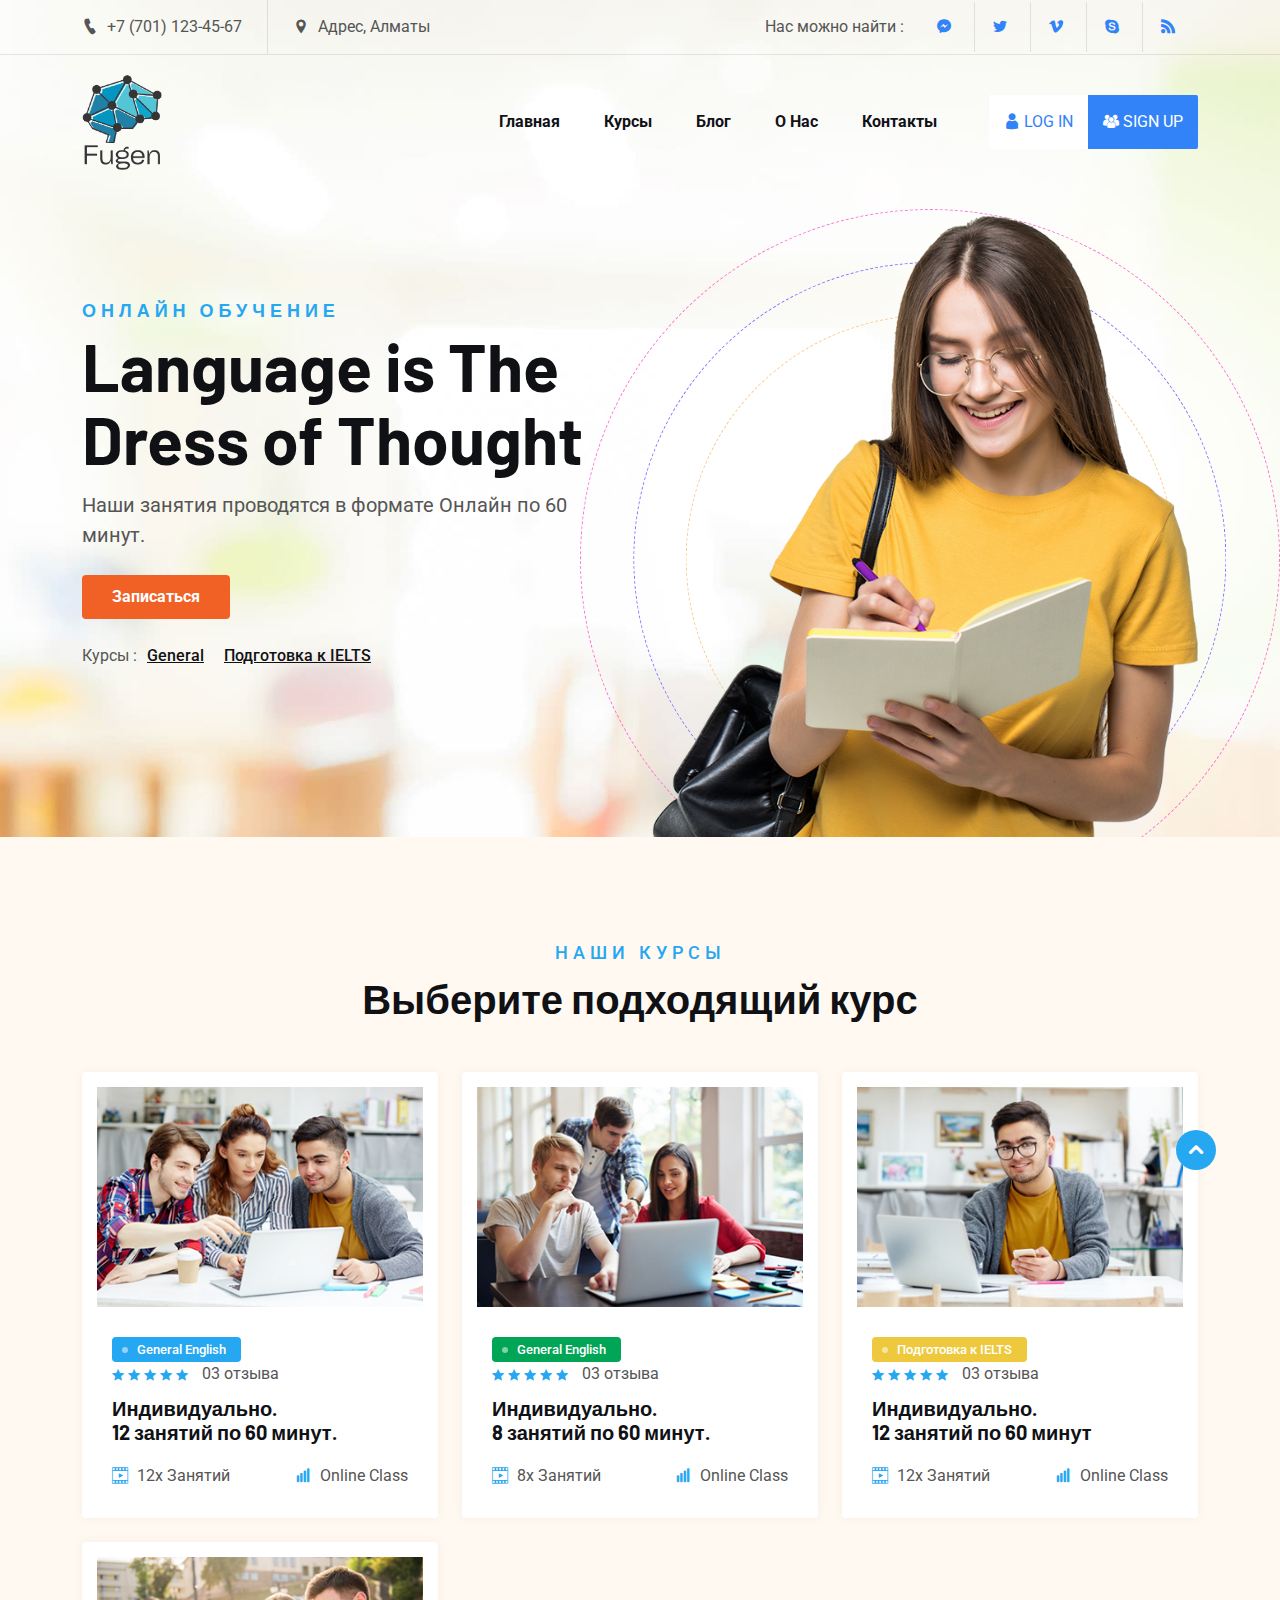
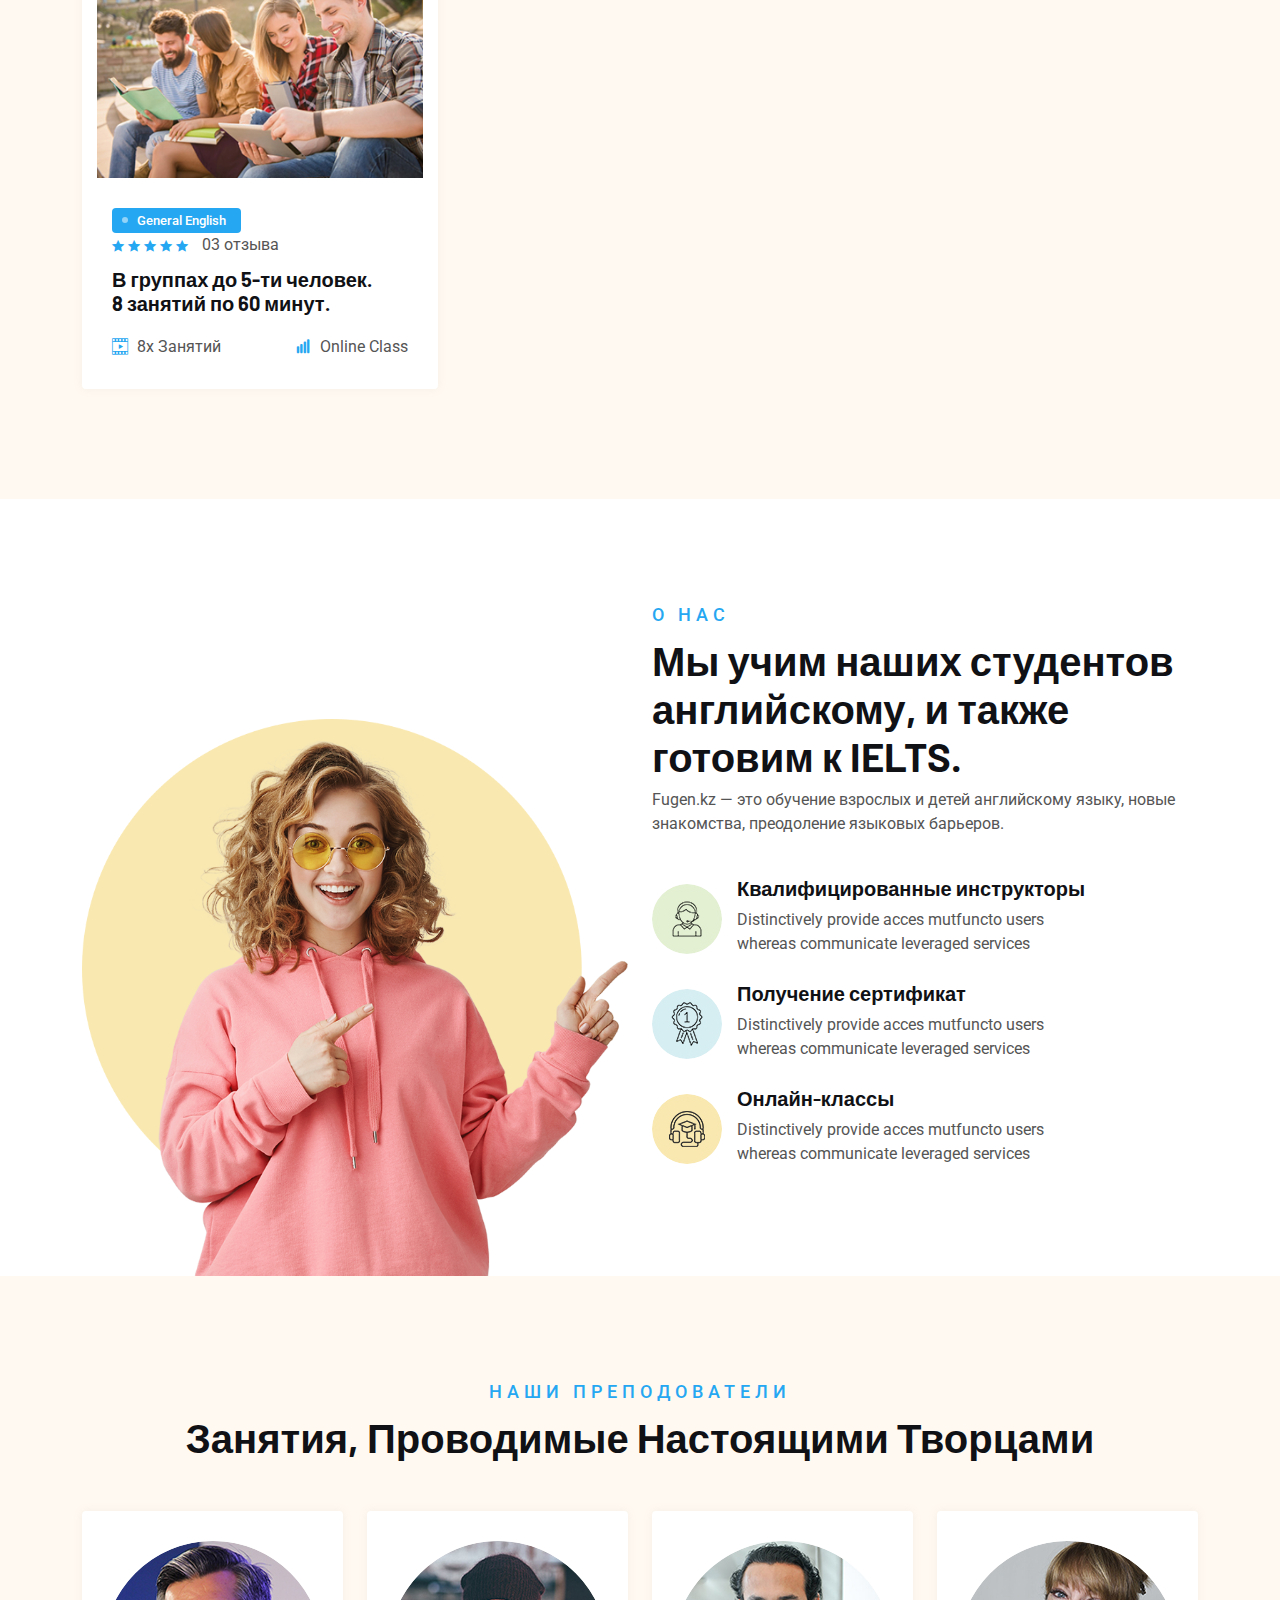
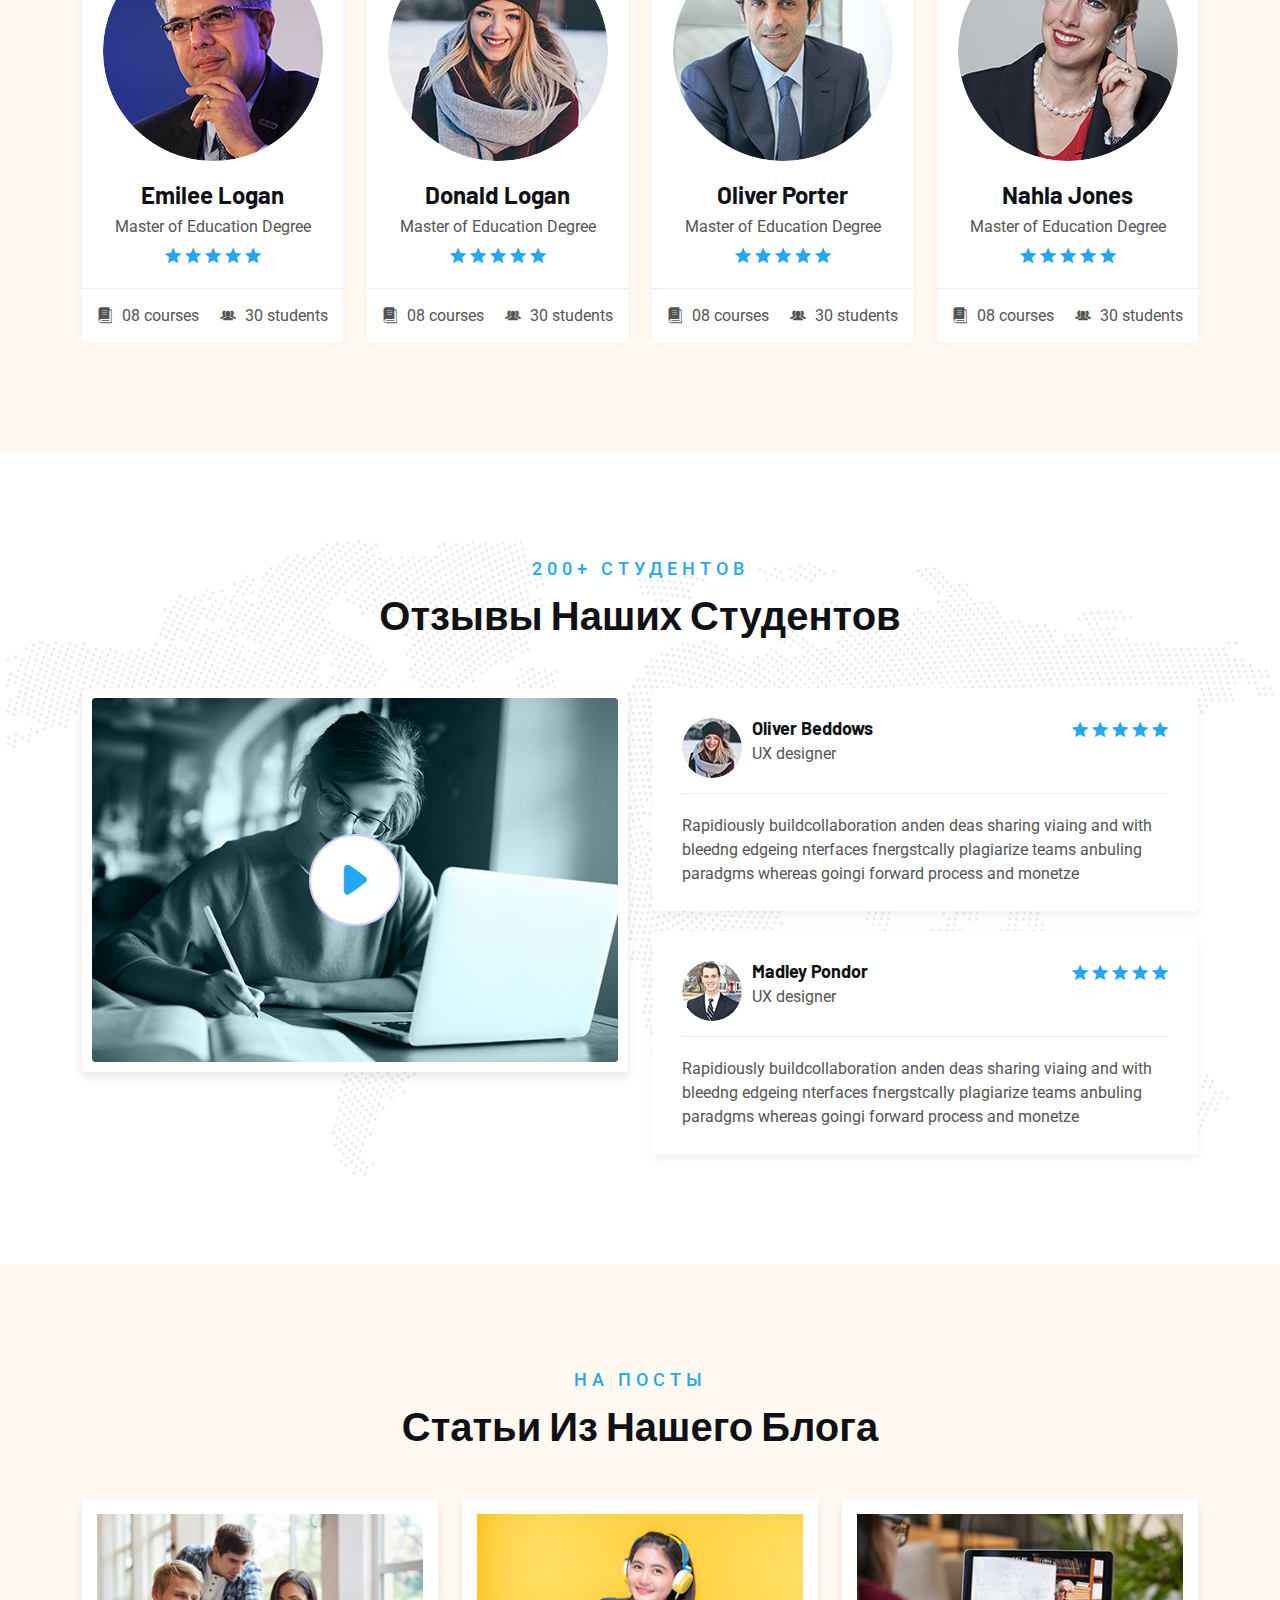
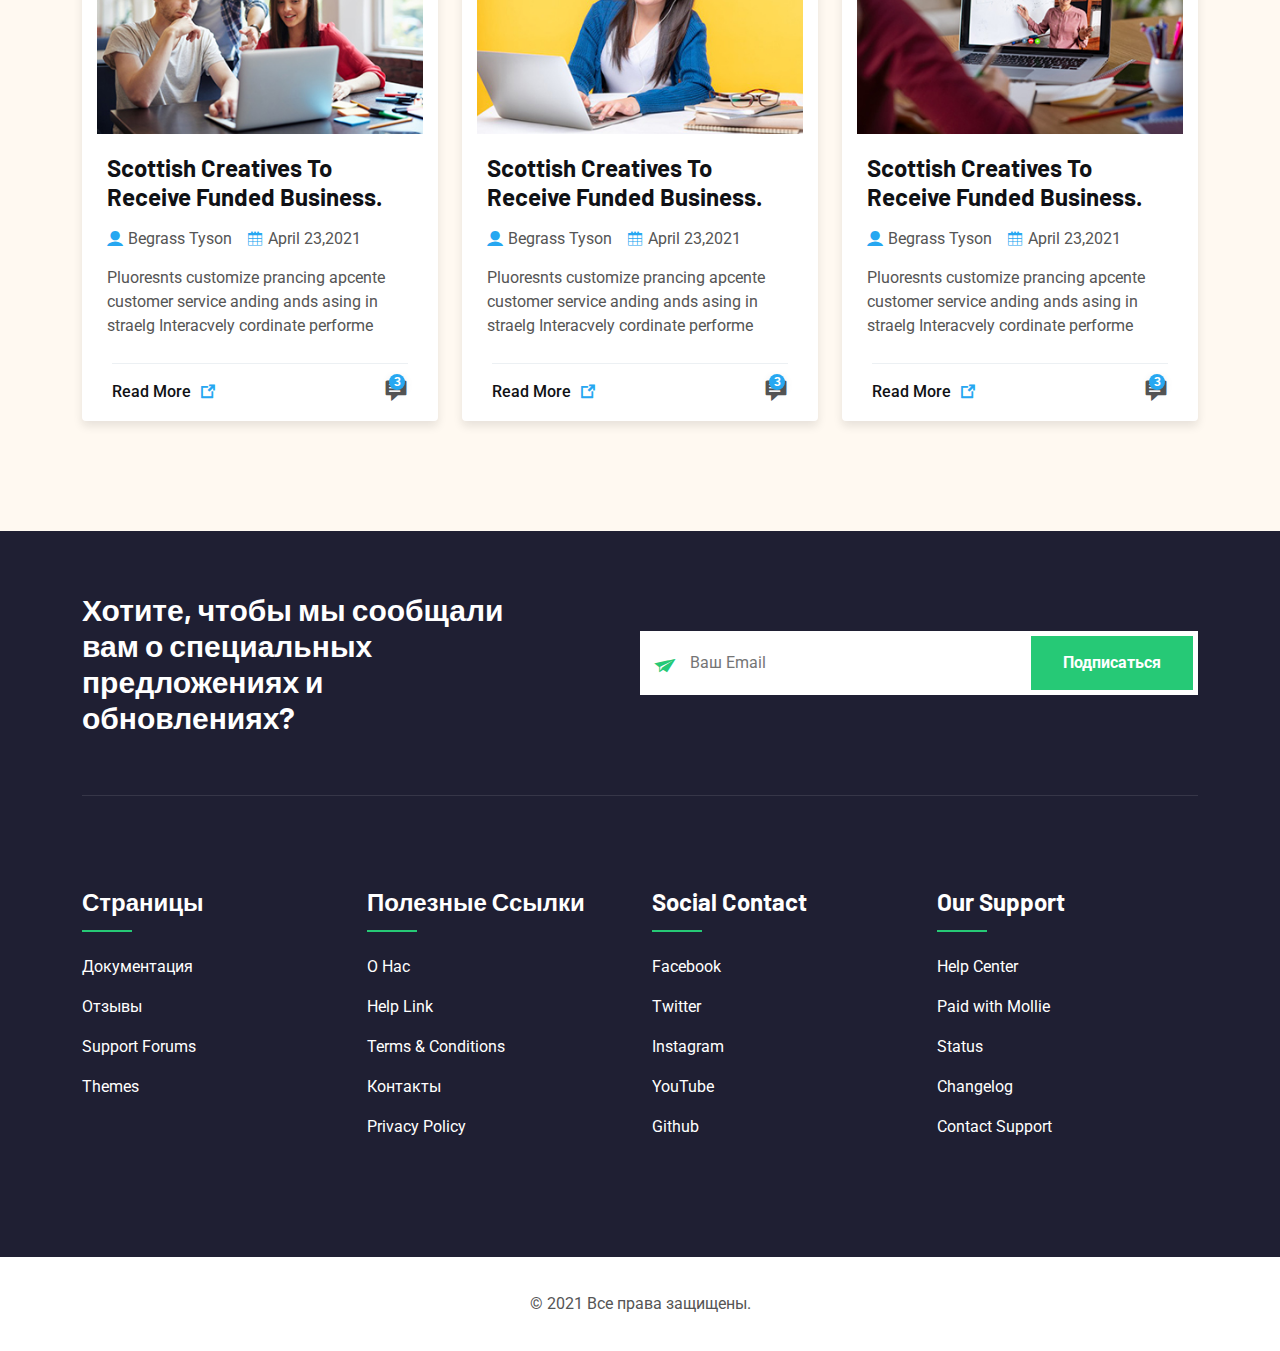
==== index.html @ 06af1abb "first commit" ====
<!DOCTYPE html>
<html lang="en">

<head>
    <meta charset="UTF-8">
    <meta http-equiv="X-UA-Compatible" content="IE=edge">
    <meta name="viewport" content="width=device-width, initial-scale=1.0">
    <title>Fugen - онлайн обучение</title>
    <link rel="shortcut icon" href="assets/images/FugenBrain-removebg-preview.png" type="image/x-icon">

    <link rel="stylesheet" href="assets/css/animate.css">
    <link rel="stylesheet" href="assets/css/bootstrap.min.css">
    <link rel="stylesheet" href="assets/css/icofont.min.css">
    <link rel="stylesheet" href="assets/css/swiper.min.css">
    <link rel="stylesheet" href="assets/css/lightcase.css">
    <link rel="stylesheet" href="assets/css/style.css">
</head>

<body>

    <!-- preloader start here -->
    <div class="preloader">
        <div class="preloader-inner">
            <div class="preloader-icon">
                <span></span>
                <span></span>
            </div>
        </div>
    </div>
    <!-- preloader ending here -->


    <!-- scrollToTop start here -->
    <a href="#" class="scrollToTop"><i class="icofont-rounded-up"></i></a>
    <!-- scrollToTop ending here -->

    
    <!-- header section start here -->
    <header class="header-section style-7">
        <div class="header-top">
            <div class="container">
                <div class="header-top-area">
                    <ul class="lab-ul left">
                        <li>
                            <i class="icofont-ui-call"></i> <span>+7 (701) 123-45-67</span>
                        </li>
                        <li>
                            <i class="icofont-location-pin"></i> Адрес, Алматы
                        </li>
                        
                    </ul>
                    <ul class="lab-ul social-icons d-flex align-items-center">
                        <li>
                            <p>Нас можно найти : </p>
                        </li>
                        <li><a href="#" class="fb"><i class="icofont-facebook-messenger"></i></a></li>
                        <li><a href="#" class="twitter"><i class="icofont-twitter"></i></a></li>
                        <li><a href="#" class="vimeo"><i class="icofont-vimeo"></i></a></li>
                        <li><a href="#" class="skype"><i class="icofont-skype"></i></a></li>
                        <li><a href="#" class="rss"><i class="icofont-rss-feed"></i></a></li>
                    </ul>
                </div>
            </div>
        </div>
        <div class="header-bottom">
            <div class="container">
                <div class="header-wrapper">
                    <div class="logo">
                        <a href="index.html"><img style="width: 80px;" src="assets/images/logo/Fugen-removebg-preview.png" alt="logo"></a>   
                    </div>
                    <div class="menu-area">
                        <div class="menu">
                            <ul class="lab-ul">
                                <li>
                                    <a href="/">Главная</a>
                                </li>

                                <li>
                                    <a href="course.html">Курсы</a>
                                </li>
                                <li>
                                    <a href="blog.html">Блог</a>
                                </li>
                                <li>
                                    <a href="about.html">О Нас</a>
                                </li>
                                <li><a href="contact.html">Контакты</a></li>
                            </ul>
                        </div>

                        <a href="login.html" class="login"><i class="icofont-user"></i> <span>LOG IN</span> </a>
                        <a href="signup.html" class="signup"><i class="icofont-users"></i> <span>SIGN UP</span> </a>

                        <!-- toggle icons -->
                        <div class="header-bar d-lg-none">
                            <span></span>
                            <span></span>
                            <span></span>
                        </div>
                        <div class="ellepsis-bar d-lg-none">
                            <i class="icofont-info-square"></i>
                        </div>
                    </div>
                </div>
            </div>
        </div>
    </header>
    <!-- header section ending here -->


    


    <!-- banner section start here -->
    <section class="banner-section style-1">
        <div class="container">
            <div class="section-wrapper">
                <div class="row align-items-center">
                    <div class="col-xxl-5 col-xl-6 col-lg-10">
                        <div class="banner-content">
                            <h6 class="subtitle text-uppercase fw-medium">Онлайн Обучение</h6>
                            <h2 class="title"><span class="d-lg-block">Language is The Dress of Thought</h2>
                            <p class="desc">Наши занятия проводятся в формате Онлайн по 60 минут.</p>
                            <a href="#" class="lab-btn"><span>Записаться</span></a>
                            <div class="banner-catagory d-flex flex-wrap">
                                <p>Курсы : </p>
                                <ul class="lab-ul d-flex flex-wrap">
                                    <li><a href="#">General</a></li>
                                    <li><a href="#">Подготовка к IELTS</a></li>
                                </ul>
                            </div>
                        </div>
                    </div>
                    <div class="col-xxl-7 col-xl-6">
                        <div class="banner-thumb">
                            <img src="assets/images/banner/01.png" alt="img">
                        </div>
                    </div>
                    
                </div>
            </div>
            
        </div>
        <div class="all-shapes">

            <div class="cbs-content-list d-none">
                <ul class="lab-ul">
                    <li class="ccl-shape shape-1"><a href="#">16M Students Happy</a></li>
                    <li class="ccl-shape shape-2"><a href="#">130K+ Total Courses</a></li>
                    <li class="ccl-shape shape-3"><a href="#">89% Successful Students</a></li>
                    <li class="ccl-shape shape-4"><a href="#">23M+ Learners</a></li>
                    <li class="ccl-shape shape-5"><a href="#">36+ Languages</a></li>
                </ul>
            </div>
        </div>
        
    </section>
    <!-- banner section ending here -->


    <!-- course section start here -->
    <div class="course-section padding-tb section-bg">
        <div class="container">
            <div class="section-header text-center">
                <span class="subtitle">Наши Курсы</span>
                <h2 class="title">Выберите подходящий курс</h2>
            </div>
            <div class="section-wrapper">
                <div class="row g-4  row-cols-xl-3 row-cols-md-2 row-cols-1">
                    <div class="col">
                        <div class="course-item">
                            <div class="course-inner">
                                <div class="course-thumb">
                                    <img src="assets/images/course/01.jpg" alt="course">
                                </div>
                                <div class="course-content">
                                    
                                    <div class="course-category">
                                        <div class="course-cate">
                                            <a href="#">General English</a>
                                        </div>
                                        <div class="course-reiew">
                                            <span class="ratting">
                                                <i class="icofont-ui-rating"></i>
                                                <i class="icofont-ui-rating"></i>
                                                <i class="icofont-ui-rating"></i>
                                                <i class="icofont-ui-rating"></i>
                                                <i class="icofont-ui-rating"></i>
                                            </span>
                                            <span class="ratting-count">
                                                03 отзыва
                                            </span>
                                        </div>
                                    </div>
                                    <a href="course-single.html">
                                        <h5>Индивидуально.<br> 12 занятий по 60 минут.</h5>
                                    </a>
                                    <div class="course-details">
                                        <div class="couse-count"><i class="icofont-video-alt"></i> 12x Занятий</div>
                                        <div class="couse-topic"><i class="icofont-signal"></i> Online Class</div>
                                    </div>
                                </div>
                            </div>
                        </div>
                    </div>
                    <div class="col">
                        <div class="course-item">
                            <div class="course-inner">
                                <div class="course-thumb">
                                    <img src="assets/images/course/02.jpg" alt="course">
                                </div>
                                <div class="course-content">
                                    
                                    <div class="course-category">
                                        <div class="course-cate">
                                            <a href="#">General English</a>
                                        </div>
                                        <div class="course-reiew">
                                            <span class="ratting">
                                                <i class="icofont-ui-rating"></i>
                                                <i class="icofont-ui-rating"></i>
                                                <i class="icofont-ui-rating"></i>
                                                <i class="icofont-ui-rating"></i>
                                                <i class="icofont-ui-rating"></i>
                                            </span>
                                            <span class="ratting-count">
                                                03 отзыва
                                            </span>
                                        </div>
                                    </div>
                                    <a href="course-single.html">
                                        <h5>Индивидуально.<br>8 занятий по 60 минут.</h5>
                                    </a>
                                    <div class="course-details">
                                        <div class="couse-count"><i class="icofont-video-alt"></i> 8x Занятий</div>
                                        <div class="couse-topic"><i class="icofont-signal"></i> Online Class</div>
                                    </div>
                                </div>
                            </div>
                        </div>
                    </div>
                    <div class="col">
                        <div class="course-item">
                            <div class="course-inner">
                                <div class="course-thumb">
                                    <img src="assets/images/course/03.jpg" alt="course">
                                </div>
                                <div class="course-content">
                                    
                                    <div class="course-category">
                                        <div class="course-cate">
                                            <a href="#">Подготовка к IELTS</a>
                                        </div>
                                        <div class="course-reiew">
                                            <span class="ratting">
                                                <i class="icofont-ui-rating"></i>
                                                <i class="icofont-ui-rating"></i>
                                                <i class="icofont-ui-rating"></i>
                                                <i class="icofont-ui-rating"></i>
                                                <i class="icofont-ui-rating"></i>
                                            </span>
                                            <span class="ratting-count">
                                                03 отзыва
                                            </span>
                                        </div>
                                    </div>
                                    <a href="course-single.html">
                                        <h5>Индивидуально.<br>12 занятий по 60 минут</h5>
                                    </a>
                                    <div class="course-details">
                                        <div class="couse-count"><i class="icofont-video-alt"></i> 12x Занятий</div>
                                        <div class="couse-topic"><i class="icofont-signal"></i> Online Class</div>
                                    </div>
                                </div>
                            </div>
                        </div>
                    </div>
                    <div class="col-md">
                        <div class="course-item">
                            <div class="course-inner">
                                <div class="course-thumb">
                                    <img src="assets/images/course/04.jpg" alt="course">
                                </div>
                                <div class="course-content">
                                    
                                    <div class="course-category">
                                        <div class="course-cate">
                                            <a href="#">General English</a>
                                        </div>
                                        <div class="course-reiew">
                                            <span class="ratting">
                                                <i class="icofont-ui-rating"></i>
                                                <i class="icofont-ui-rating"></i>
                                                <i class="icofont-ui-rating"></i>
                                                <i class="icofont-ui-rating"></i>
                                                <i class="icofont-ui-rating"></i>
                                            </span>
                                            <span class="ratting-count">
                                                03 отзыва
                                            </span>
                                        </div>
                                    </div>
                                    <a href="course-single.html">
                                        <h5>В группах до 5-ти человек.<br>8 занятий по 60 минут.</h5>
                                    </a>
                                    <div class="course-details">
                                        <div class="couse-count"><i class="icofont-video-alt"></i> 8x Занятий</div>
                                        <div class="couse-topic"><i class="icofont-signal"></i> Online Class</div>
                                    </div>
                                </div>
                            </div>
                        </div>
                    </div>
                </div>
            </div>
        </div>
    </div>
    <!-- course section ending here -->


    


    <!-- abouts section start here -->
    <div class="about-section">
        <div class="container">
            <div class="row justify-content-center row-cols-xl-2 row-cols-1 align-items-end flex-row-reverse">
                <div class="col">
                    <div class="about-right padding-tb">
                        <div class="section-header">
                            <span class="subtitle">О НАС</span>
                            <h2 class="title">Мы учим наших студентов английскому, и также готовим к IELTS.</h2>
                            <p>Fugen.kz — это обучение взрослых и детей английскому языку, новые знакомства, преодоление языковых барьеров.</p>
                        </div>
                        <div class="section-wrapper">
                            <ul class="lab-ul">
                                <li>
                                    <div class="sr-left">
                                        <img src="assets/images/about/icon/01.jpg" alt="about icon">
                                    </div>
                                    <div class="sr-right">
                                        <h5>Квалифицированные инструкторы</h5>
                                        <p>Distinctively provide acces mutfuncto users whereas communicate leveraged services</p>
                                    </div>
                                </li>
                                <li>
                                    <div class="sr-left">
                                        <img src="assets/images/about/icon/02.jpg" alt="about icon">
                                    </div>
                                    <div class="sr-right">
                                        <h5>Получение сертификат</h5>
                                        <p>Distinctively provide acces mutfuncto users whereas communicate leveraged services</p>
                                    </div>
                                </li>
                                <li>
                                    <div class="sr-left">
                                        <img src="assets/images/about/icon/03.jpg" alt="about icon">
                                    </div>
                                    <div class="sr-right">
                                        <h5>Онлайн-классы</h5>
                                        <p>Distinctively provide acces mutfuncto users whereas communicate leveraged services</p>
                                    </div>
                                </li>
                            </ul>
                        </div>
                    </div>
                </div>
                <div class="col">
                    <div class="about-left">
                        <div class="about-thumb">
                            <img src="assets/images/about/01.png" alt="about">
                        </div>
                    </div>
                </div>
            </div>
        </div>
    </div>
    <!-- about section ending here -->


    <!-- Instructors Section Start Here -->
    <div class="instructor-section padding-tb section-bg">
        <div class="container">
            <div class="section-header text-center">
                <span class="subtitle">Наши Преподователи</span>
                <h2 class="title">Занятия, Проводимые Настоящими Творцами</h2>
            </div>
            <div class="section-wrapper">
                <div class="row g-4 justify-content-center row-cols-1 row-cols-sm-2 row-cols-lg-3 row-cols-xl-4">
                    <div class="col">
                        <div class="instructor-item">
                            <div class="instructor-inner">
                                <div class="instructor-thumb">
                                    <img src="assets/images/instructor/01.jpg" alt="instructor">
                                </div>
                                <div class="instructor-content">
                                    <a href="index.html">
                                        <h4>Emilee Logan</h4>
                                    </a>
                                    <p>Master of Education Degree</p>
                                    <span class="ratting">
                                        <i class="icofont-ui-rating"></i>
                                        <i class="icofont-ui-rating"></i>
                                        <i class="icofont-ui-rating"></i>
                                        <i class="icofont-ui-rating"></i>
                                        <i class="icofont-ui-rating"></i>
                                    </span>
                                </div>
                            </div>
                            <div class="instructor-footer">
                                <ul class="lab-ul d-flex flex-wrap justify-content-between align-items-center">
                                    <li><i class="icofont-book-alt"></i> 08 courses</li>
                                    <li><i class="icofont-users-alt-3"></i> 30 students</li>
                                </ul>
                            </div>
                        </div>
                    </div>
                    <div class="col">
                        <div class="instructor-item">
                            <div class="instructor-inner">
                                <div class="instructor-thumb">
                                    <img src="assets/images/instructor/02.jpg" alt="instructor">
                                </div>
                                <div class="instructor-content">
                                    <a href="index.html">
                                        <h4>Donald Logan</h4>
                                    </a>
                                    <p>Master of Education Degree</p>
                                    <span class="ratting">
                                        <i class="icofont-ui-rating"></i>
                                        <i class="icofont-ui-rating"></i>
                                        <i class="icofont-ui-rating"></i>
                                        <i class="icofont-ui-rating"></i>
                                        <i class="icofont-ui-rating"></i>
                                    </span>
                                </div>
                            </div>
                            <div class="instructor-footer">
                                <ul class="lab-ul d-flex flex-wrap justify-content-between align-items-center">
                                    <li><i class="icofont-book-alt"></i> 08 courses</li>
                                    <li><i class="icofont-users-alt-3"></i> 30 students</li>
                                </ul>
                            </div>
                        </div>
                    </div>
                    <div class="col">
                        <div class="instructor-item">
                            <div class="instructor-inner">
                                <div class="instructor-thumb">
                                    <img src="assets/images/instructor/03.jpg" alt="instructor">
                                </div>
                                <div class="instructor-content">
                                    <a href="index.html">
                                        <h4>Oliver Porter</h4>
                                    </a>
                                    <p>Master of Education Degree</p>
                                    <span class="ratting">
                                        <i class="icofont-ui-rating"></i>
                                        <i class="icofont-ui-rating"></i>
                                        <i class="icofont-ui-rating"></i>
                                        <i class="icofont-ui-rating"></i>
                                        <i class="icofont-ui-rating"></i>
                                    </span>
                                </div>
                            </div>
                            <div class="instructor-footer">
                                <ul class="lab-ul d-flex flex-wrap justify-content-between align-items-center">
                                    <li><i class="icofont-book-alt"></i> 08 courses</li>
                                    <li><i class="icofont-users-alt-3"></i> 30 students</li>
                                </ul>
                            </div>
                        </div>
                    </div>
                    <div class="col">
                        <div class="instructor-item">
                            <div class="instructor-inner">
                                <div class="instructor-thumb">
                                    <img src="assets/images/instructor/04.jpg" alt="instructor">
                                </div>
                                <div class="instructor-content">
                                    <a href="index.html">
                                        <h4>Nahla Jones</h4>
                                    </a>
                                    <p>Master of Education Degree</p>
                                    <span class="ratting">
                                        <i class="icofont-ui-rating"></i>
                                        <i class="icofont-ui-rating"></i>
                                        <i class="icofont-ui-rating"></i>
                                        <i class="icofont-ui-rating"></i>
                                        <i class="icofont-ui-rating"></i>
                                    </span>
                                </div>
                            </div>
                            <div class="instructor-footer">
                                <ul class="lab-ul d-flex flex-wrap justify-content-between align-items-center">
                                    <li><i class="icofont-book-alt"></i> 08 courses</li>
                                    <li><i class="icofont-users-alt-3"></i> 30 students</li>
                                </ul>
                            </div>
                        </div>
                    </div>
                </div>
               
            </div>
        </div>
    </div>
    <!-- Instructors Section Ending Here -->


    <!-- student feedbak section start here -->
    <div class="student-feedbak-section padding-tb shape-img">
        <div class="container">
            <div class="section-header text-center">
                <span class="subtitle">200+ студентов</span>
                <h2 class="title">Отзывы Наших Студентов</h2>
            </div>
            <div class="section-wrapper">
                <div class="row justify-content-center row-cols-lg-2 row-cols-1">
                    <div class="col">
                        <div class="sf-left">
                            <div class="sfl-thumb">
                                <img src="assets/images/feedback/01.jpg" alt="student feedback">
                                <a href="https://www.youtube-nocookie.com/embed/jP649ZHA8Tg" class="video-button" data-rel="lightcase"><i class="icofont-ui-play"></i></a>
                            </div>
                        </div>
                    </div>
                    <div class="col">
                        <div class="stu-feed-item">
                            <div class="stu-feed-inner">
                                <div class="stu-feed-top">
                                    <div class="sft-left">
                                        <div class="sftl-thumb">
                                            <img src="assets/images/feedback/student/01.jpg" alt="student feedback">
                                        </div>
                                        <div class="sftl-content">
                                            <a href="#">
                                                <h6>Oliver Beddows</h6>
                                            </a>
                                            <span>UX designer</span>
                                        </div>
                                    </div>
                                    <div class="sft-right">
                                        <span class="ratting">
                                            <i class="icofont-ui-rating"></i>
                                            <i class="icofont-ui-rating"></i>
                                            <i class="icofont-ui-rating"></i>
                                            <i class="icofont-ui-rating"></i>
                                            <i class="icofont-ui-rating"></i>
                                        </span>
                                    </div>
                                </div>
                                <div class="stu-feed-bottom">
                                    <p>Rapidiously buildcollaboration anden deas sharing viaing and with bleedng edgeing nterfaces fnergstcally plagiarize teams anbuling paradgms whereas goingi forward process and monetze</p>
                                </div>
                            </div>
                        </div>
                        <div class="stu-feed-item">
                            <div class="stu-feed-inner">
                                <div class="stu-feed-top">
                                    <div class="sft-left">
                                        <div class="sftl-thumb">
                                            <img src="assets/images/feedback/student/02.jpg" alt="student feedback">
                                        </div>
                                        <div class="sftl-content">
                                            <a href="#">
                                                <h6>Madley Pondor</h6>
                                            </a>
                                            <span>UX designer</span>
                                        </div>
                                    </div>
                                    <div class="sft-right">
                                        <span class="ratting">
                                            <i class="icofont-ui-rating"></i>
                                            <i class="icofont-ui-rating"></i>
                                            <i class="icofont-ui-rating"></i>
                                            <i class="icofont-ui-rating"></i>
                                            <i class="icofont-ui-rating"></i>
                                        </span>
                                    </div>
                                </div>
                                <div class="stu-feed-bottom">
                                    <p>Rapidiously buildcollaboration anden deas sharing viaing and with bleedng edgeing nterfaces fnergstcally plagiarize teams anbuling paradgms whereas goingi forward process and monetze</p>
                                </div>
                            </div>
                        </div>
                    </div>
                </div>
            </div>
        </div>
    </div>
    <!-- student feedbak section ending here -->


    <!-- blog section start here -->
    <div class="blog-section padding-tb section-bg">
        <div class="container">
            <div class="section-header text-center">
                <span class="subtitle">На Посты</span>
                <h2 class="title">Статьи Из Нашего Блога</h2>
            </div>
            <div class="section-wrapper">
                <div class="row row-cols-1 row-cols-md-2 row-cols-xl-3 justify-content-center g-4">
                    <div class="col">
                        <div class="post-item">
                            <div class="post-inner">
                                <div class="post-thumb">
                                    <a href="blog-single.html"><img src="assets/images/blog/01.jpg" alt="blog thumb"></a>
                                </div>
                                <div class="post-content">
                                    <a href="blog-single.html">
                                        <h4>Scottish Creatives To Receive Funded Business.</h4>
                                    </a>
                                    <div class="meta-post">
                                        <ul class="lab-ul">
                                            <li><i class="icofont-ui-user"></i>Begrass Tyson</li>
                                            <li><i class="icofont-calendar"></i>April 23,2021</li>
                                        </ul>
                                    </div>
                                    <p>Pluoresnts customize prancing apcente customer service anding ands asing in straelg Interacvely cordinate performe</p>
                                </div>
                                <div class="post-footer">
                                    <div class="pf-left">
                                        <a href="blog-single.html" class="lab-btn-text">Read more <i class="icofont-external-link"></i></a>
                                    </div>
                                    <div class="pf-right">
                                        <i class="icofont-comment"></i>
                                        <span class="comment-count">3</span>
                                    </div>
                                </div>
                            </div>
                        </div>
                    </div>
                    <div class="col">
                        <div class="post-item">
                            <div class="post-inner">
                                <div class="post-thumb">
                                    <a href="blog-single.html"><img src="assets/images/blog/02.jpg" alt="blog thumb"></a>
                                </div>
                                <div class="post-content">
                                    <a href="blog-single.html">
                                        <h4>Scottish Creatives To Receive Funded Business.</h4>
                                    </a>
                                    <div class="meta-post">
                                        <ul class="lab-ul">
                                            <li><i class="icofont-ui-user"></i>Begrass Tyson</li>
                                            <li><i class="icofont-calendar"></i>April 23,2021</li>
                                        </ul>
                                    </div>
                                    <p>Pluoresnts customize prancing apcente customer service anding ands asing in straelg Interacvely cordinate performe</p>
                                </div>
                                <div class="post-footer">
                                    <div class="pf-left">
                                        <a href="blog-single.html" class="lab-btn-text">Read more <i class="icofont-external-link"></i></a>
                                    </div>
                                    <div class="pf-right">
                                        <i class="icofont-comment"></i>
                                        <span class="comment-count">3</span>
                                    </div>
                                </div>
                            </div>
                        </div>
                    </div>
                    <div class="col">
                        <div class="post-item">
                            <div class="post-inner">
                                <div class="post-thumb">
                                    <a href="blog-single.html"><img src="assets/images/blog/03.jpg" alt="blog thumb"></a>
                                </div>
                                <div class="post-content">
                                    <a href="blog-single.html">
                                        <h4>Scottish Creatives To Receive Funded Business.</h4>
                                    </a>
                                    <div class="meta-post">
                                        <ul class="lab-ul">
                                            <li><i class="icofont-ui-user"></i>Begrass Tyson</li>
                                            <li><i class="icofont-calendar"></i>April 23,2021</li>
                                        </ul>
                                    </div>
                                    <p>Pluoresnts customize prancing apcente customer service anding ands asing in straelg Interacvely cordinate performe</p>
                                </div>
                                <div class="post-footer">
                                    <div class="pf-left">
                                        <a href="blog-single.html" class="lab-btn-text">Read more <i class="icofont-external-link"></i></a>
                                    </div>
                                    <div class="pf-right">
                                        <i class="icofont-comment"></i>
                                        <span class="comment-count">3</span>
                                    </div>
                                </div>
                            </div>
                        </div>
                    </div>
                </div>
            </div>
        </div>
    </div>
    <!-- blog section ending here -->





    <!-- footer -->
    <div class="news-footer-wrap">
        <div class="fs-shape">
            <img src="assets/images/shape-img/03.png" alt="fst" class="fst-1">
            <img src="assets/images/shape-img/04.png" alt="fst" class="fst-2">
        </div>
        <!-- Newsletter Section Start Here -->
        <div class="news-letter">
            <div class="container">
                <div class="section-wrapper">
                    <div class="news-title">
                        <h3>Хотите, чтобы мы сообщали вам о специальных предложениях и обновлениях?
                        </h3>
                    </div>
                    <div class="news-form">
                        <form action="/">
                            <div class="nf-list">
                                <input type="email" name="email" placeholder="Ваш Email">
                                <input type="submit" name="submit" value="Подписаться">
                            </div>
                        </form>
                    </div>
                </div>
            </div>
        </div>
        <!-- Newsletter Section Ending Here -->

        <!-- Footer Section Start Here -->
        <footer>
            <div class="footer-top padding-tb pt-0">
                <div class="container">
                    <div class="row g-4 row-cols-xl-4 row-cols-md-2 row-cols-1 justify-content-center">
                        <div class="col">
                            <div class="footer-item">
                                <div class="footer-inner">
                                    <div class="footer-content">
                                        <div class="title">
                                            <h4>Страницы</h4>
                                        </div>
                                        <div class="content">
                                            <ul class="lab-ul">
                                                <li><a href="#">Документация</a></li>
                                                <li><a href="#">Отзывы</a></li>
                                                <li><a href="#">Support Forums</a></li>
                                                <li><a href="#">Themes</a></li>
                                            </ul>
                                        </div>
                                    </div>
                                </div>
                            </div>
                        </div>
                        <div class="col">
                            <div class="footer-item">
                                <div class="footer-inner">
                                    <div class="footer-content">
                                        <div class="title">
                                            <h4>Полезные Ссылки</h4>
                                        </div>
                                        <div class="content">
                                            <ul class="lab-ul">
                                                <li><a href="about.html">О Нас</a></li>
                                                <li><a href="#">Help Link</a></li>
                                                <li><a href="#">Terms & Conditions</a></li>
                                                <li><a href="#">Контакты</a></li>
                                                <li><a href="#">Privacy Policy</a></li>
                                            </ul>
                                        </div>
                                    </div>
                                </div>
                            </div>
                        </div>
                        <div class="col">
                            <div class="footer-item">
                                <div class="footer-inner">
                                    <div class="footer-content">
                                        <div class="title">
                                            <h4>Social Contact</h4>
                                        </div>
                                        <div class="content">
                                            <ul class="lab-ul">
                                                <li><a href="#">Facebook</a></li>
                                                <li><a href="#">Twitter</a></li>
                                                <li><a href="#">Instagram</a></li>
                                                <li><a href="#">YouTube</a></li>
                                                <li><a href="#">Github</a></li>
                                            </ul>
                                        </div>
                                    </div>
                                </div>
                            </div>
                        </div>
                        <div class="col">
                            <div class="footer-item">
                                <div class="footer-inner">
                                    <div class="footer-content">
                                        <div class="title">
                                            <h4>Our Support</h4>
                                        </div>
                                        <div class="content">
                                            <ul class="lab-ul">
                                                <li><a href="#">Help Center</a></li>
                                                <li><a href="#">Paid with Mollie</a></li>
                                                <li><a href="#">Status</a></li>
                                                <li><a href="#">Changelog</a></li>
                                                <li><a href="#">Contact Support</a></li>
                                            </ul>
                                        </div>
                                    </div>
                                </div>
                            </div>
                        </div>
                    </div>
                </div>
            </div>
            <div class="footer-bottom style-2">
                <div class="container">
                    <div class="section-wrapper">
                        <p>&copy; 2021 Все права защищены. </p>
                    </div>
                </div>
            </div>
        </footer>
        <!-- Footer Section Ending Here -->
    </div>
    <!-- footer -->


    <script src="assets/js/jquery.js"></script>
    <script src="assets/js/bootstrap.min.js"></script>
    <script src="assets/js/swiper.min.js"></script>
    <script src="assets/js/progress.js"></script>
    <script src="assets/js/lightcase.js"></script>
    <script src="assets/js/counter-up.js"></script>
    <script src="assets/js/isotope.pkgd.js"></script>
    <script src="assets/js/functions.js"></script>

</body>

</html>
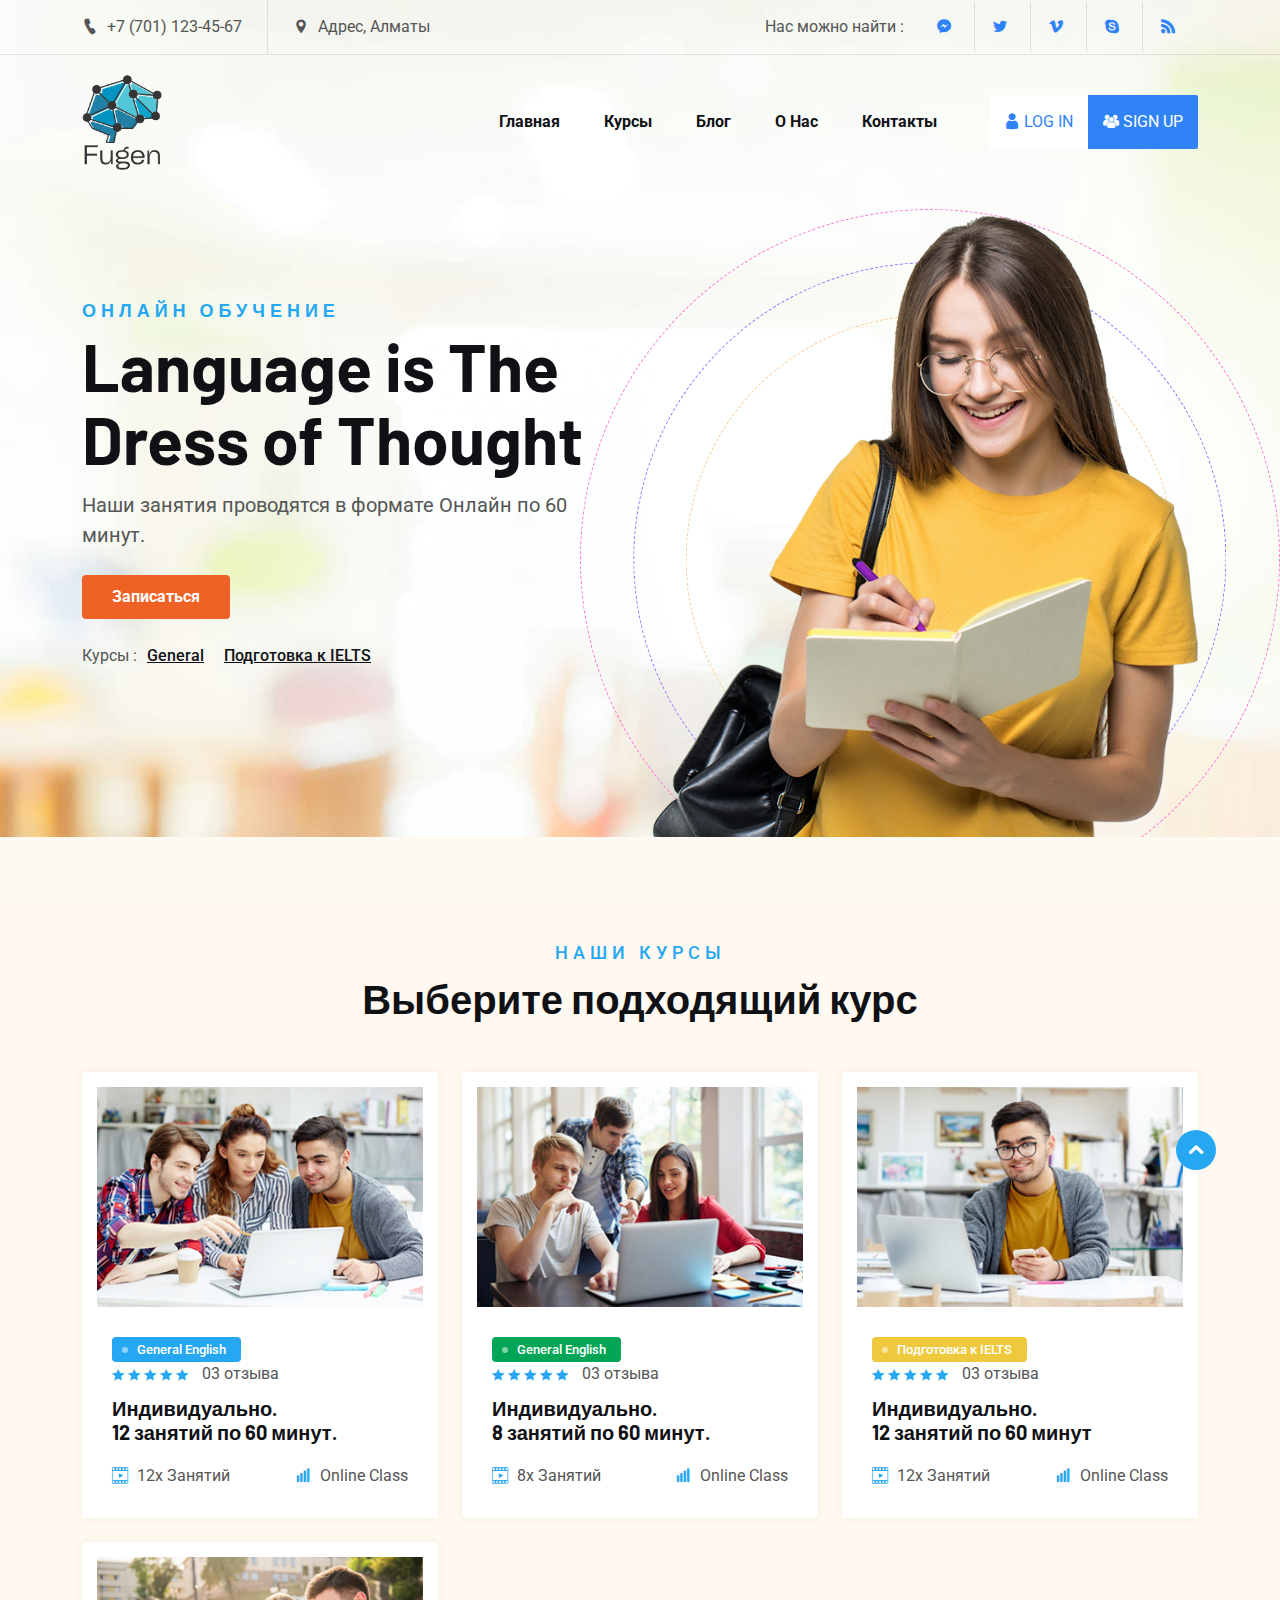
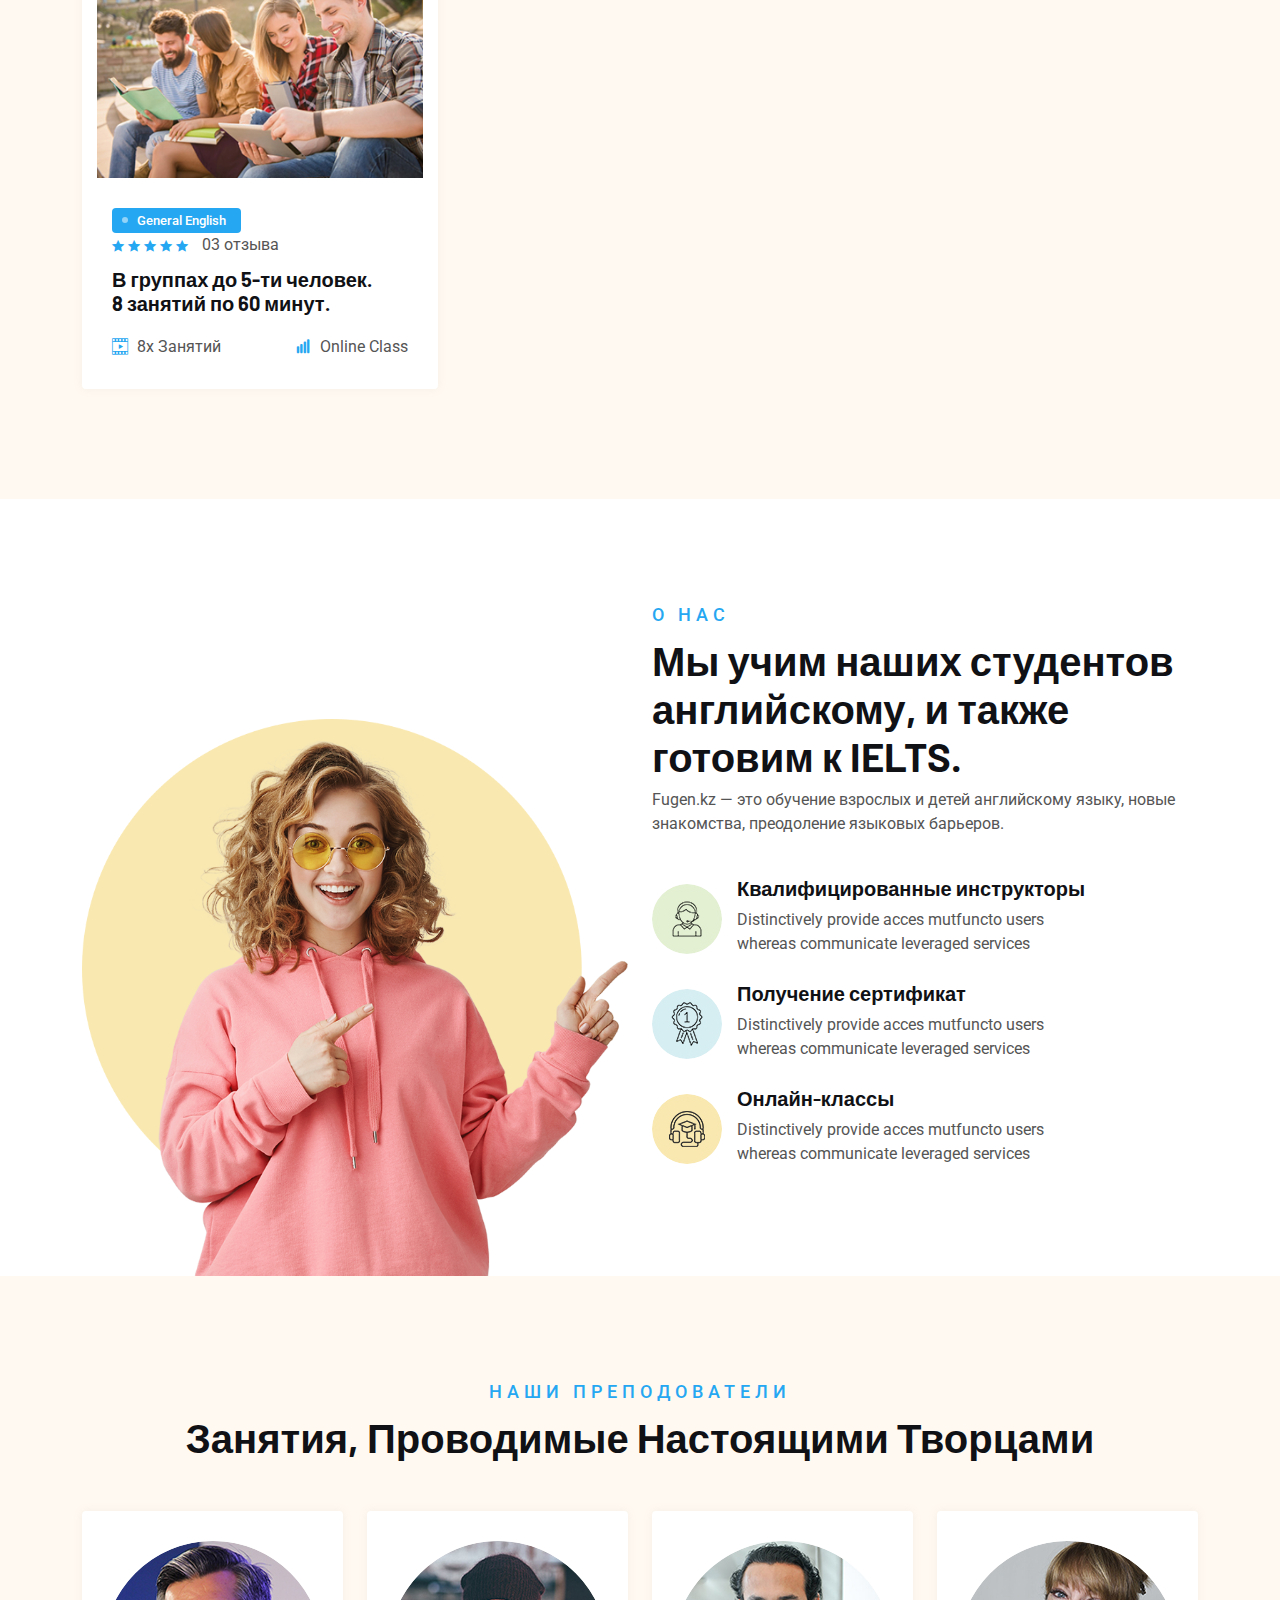
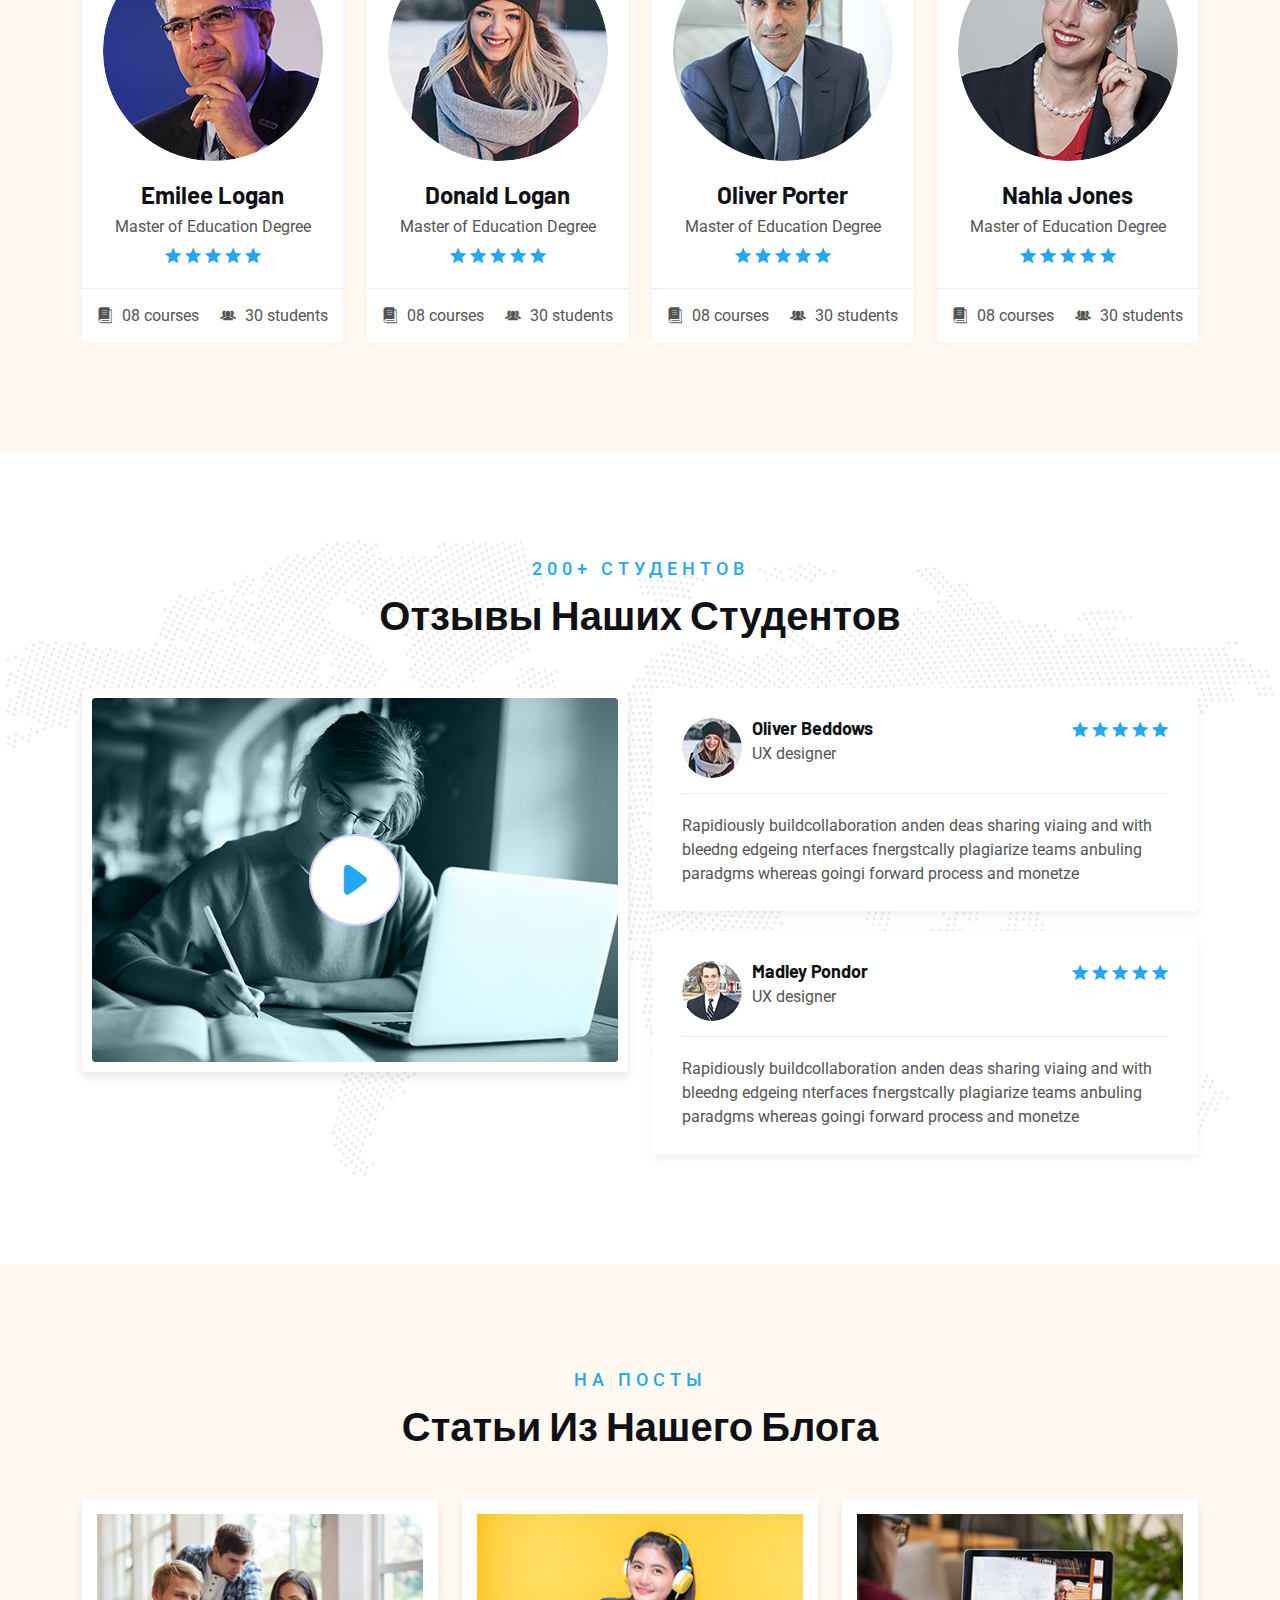
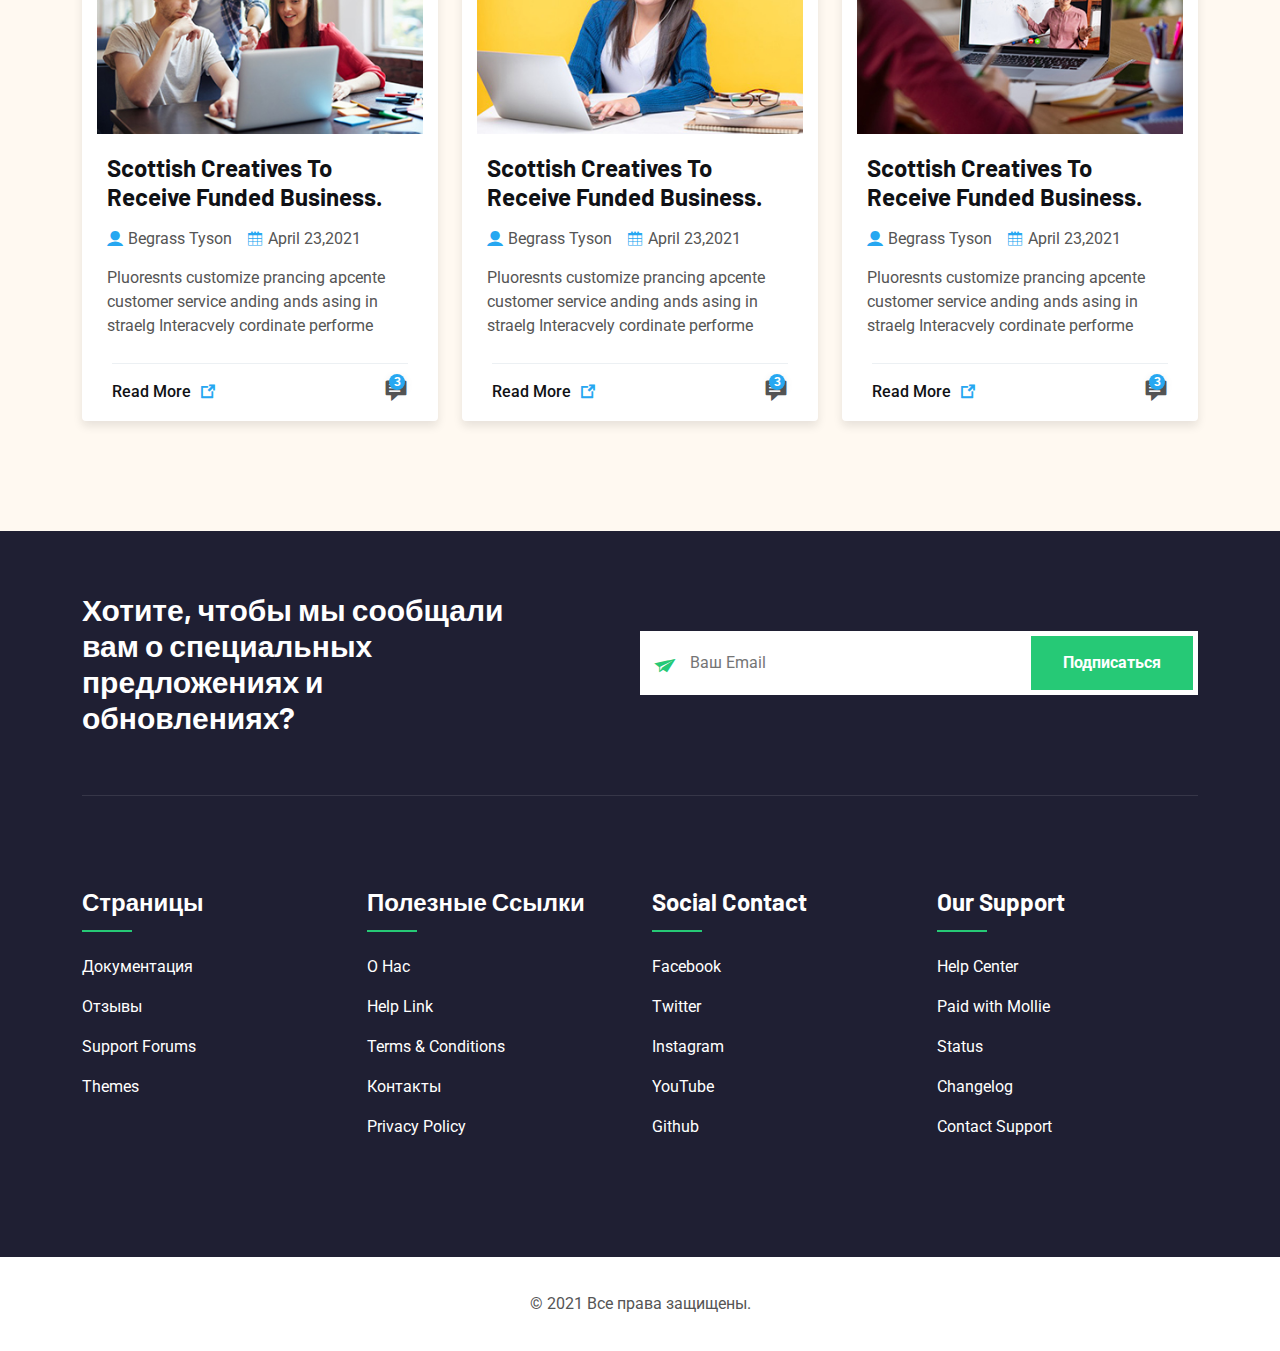
==== commit b7ac053c: "Add files via upload" ====
--- a/index.html
+++ b/index.html
@@ -1,841 +1,841 @@
-<!DOCTYPE html>
-<html lang="en">
-
-<head>
-    <meta charset="UTF-8">
-    <meta http-equiv="X-UA-Compatible" content="IE=edge">
-    <meta name="viewport" content="width=device-width, initial-scale=1.0">
-    <title>Fugen - онлайн обучение</title>
-    <link rel="shortcut icon" href="assets/images/FugenBrain-removebg-preview.png" type="image/x-icon">
-
-    <link rel="stylesheet" href="assets/css/animate.css">
-    <link rel="stylesheet" href="assets/css/bootstrap.min.css">
-    <link rel="stylesheet" href="assets/css/icofont.min.css">
-    <link rel="stylesheet" href="assets/css/swiper.min.css">
-    <link rel="stylesheet" href="assets/css/lightcase.css">
-    <link rel="stylesheet" href="assets/css/style.css">
-</head>
-
-<body>
-
-    <!-- preloader start here -->
-    <div class="preloader">
-        <div class="preloader-inner">
-            <div class="preloader-icon">
-                <span></span>
-                <span></span>
-            </div>
-        </div>
-    </div>
-    <!-- preloader ending here -->
-
-
-    <!-- scrollToTop start here -->
-    <a href="#" class="scrollToTop"><i class="icofont-rounded-up"></i></a>
-    <!-- scrollToTop ending here -->
-
-    
-    <!-- header section start here -->
-    <header class="header-section style-7">
-        <div class="header-top">
-            <div class="container">
-                <div class="header-top-area">
-                    <ul class="lab-ul left">
-                        <li>
-                            <i class="icofont-ui-call"></i> <span>+7 (701) 123-45-67</span>
-                        </li>
-                        <li>
-                            <i class="icofont-location-pin"></i> Адрес, Алматы
-                        </li>
-                        
-                    </ul>
-                    <ul class="lab-ul social-icons d-flex align-items-center">
-                        <li>
-                            <p>Нас можно найти : </p>
-                        </li>
-                        <li><a href="#" class="fb"><i class="icofont-facebook-messenger"></i></a></li>
-                        <li><a href="#" class="twitter"><i class="icofont-twitter"></i></a></li>
-                        <li><a href="#" class="vimeo"><i class="icofont-vimeo"></i></a></li>
-                        <li><a href="#" class="skype"><i class="icofont-skype"></i></a></li>
-                        <li><a href="#" class="rss"><i class="icofont-rss-feed"></i></a></li>
-                    </ul>
-                </div>
-            </div>
-        </div>
-        <div class="header-bottom">
-            <div class="container">
-                <div class="header-wrapper">
-                    <div class="logo">
-                        <a href="index.html"><img style="width: 80px;" src="assets/images/logo/Fugen-removebg-preview.png" alt="logo"></a>   
-                    </div>
-                    <div class="menu-area">
-                        <div class="menu">
-                            <ul class="lab-ul">
-                                <li>
-                                    <a href="/">Главная</a>
-                                </li>
-
-                                <li>
-                                    <a href="course.html">Курсы</a>
-                                </li>
-                                <li>
-                                    <a href="blog.html">Блог</a>
-                                </li>
-                                <li>
-                                    <a href="about.html">О Нас</a>
-                                </li>
-                                <li><a href="contact.html">Контакты</a></li>
-                            </ul>
-                        </div>
-
-                        <a href="login.html" class="login"><i class="icofont-user"></i> <span>LOG IN</span> </a>
-                        <a href="signup.html" class="signup"><i class="icofont-users"></i> <span>SIGN UP</span> </a>
-
-                        <!-- toggle icons -->
-                        <div class="header-bar d-lg-none">
-                            <span></span>
-                            <span></span>
-                            <span></span>
-                        </div>
-                        <div class="ellepsis-bar d-lg-none">
-                            <i class="icofont-info-square"></i>
-                        </div>
-                    </div>
-                </div>
-            </div>
-        </div>
-    </header>
-    <!-- header section ending here -->
-
-
-    
-
-
-    <!-- banner section start here -->
-    <section class="banner-section style-1">
-        <div class="container">
-            <div class="section-wrapper">
-                <div class="row align-items-center">
-                    <div class="col-xxl-5 col-xl-6 col-lg-10">
-                        <div class="banner-content">
-                            <h6 class="subtitle text-uppercase fw-medium">Онлайн Обучение</h6>
-                            <h2 class="title"><span class="d-lg-block">Language is The Dress of Thought</h2>
-                            <p class="desc">Наши занятия проводятся в формате Онлайн по 60 минут.</p>
-                            <a href="#" class="lab-btn"><span>Записаться</span></a>
-                            <div class="banner-catagory d-flex flex-wrap">
-                                <p>Курсы : </p>
-                                <ul class="lab-ul d-flex flex-wrap">
-                                    <li><a href="#">General</a></li>
-                                    <li><a href="#">Подготовка к IELTS</a></li>
-                                </ul>
-                            </div>
-                        </div>
-                    </div>
-                    <div class="col-xxl-7 col-xl-6">
-                        <div class="banner-thumb">
-                            <img src="assets/images/banner/01.png" alt="img">
-                        </div>
-                    </div>
-                    
-                </div>
-            </div>
-            
-        </div>
-        <div class="all-shapes">
-
-            <div class="cbs-content-list d-none">
-                <ul class="lab-ul">
-                    <li class="ccl-shape shape-1"><a href="#">16M Students Happy</a></li>
-                    <li class="ccl-shape shape-2"><a href="#">130K+ Total Courses</a></li>
-                    <li class="ccl-shape shape-3"><a href="#">89% Successful Students</a></li>
-                    <li class="ccl-shape shape-4"><a href="#">23M+ Learners</a></li>
-                    <li class="ccl-shape shape-5"><a href="#">36+ Languages</a></li>
-                </ul>
-            </div>
-        </div>
-        
-    </section>
-    <!-- banner section ending here -->
-
-
-    <!-- course section start here -->
-    <div class="course-section padding-tb section-bg">
-        <div class="container">
-            <div class="section-header text-center">
-                <span class="subtitle">Наши Курсы</span>
-                <h2 class="title">Выберите подходящий курс</h2>
-            </div>
-            <div class="section-wrapper">
-                <div class="row g-4  row-cols-xl-3 row-cols-md-2 row-cols-1">
-                    <div class="col">
-                        <div class="course-item">
-                            <div class="course-inner">
-                                <div class="course-thumb">
-                                    <img src="assets/images/course/01.jpg" alt="course">
-                                </div>
-                                <div class="course-content">
-                                    
-                                    <div class="course-category">
-                                        <div class="course-cate">
-                                            <a href="#">General English</a>
-                                        </div>
-                                        <div class="course-reiew">
-                                            <span class="ratting">
-                                                <i class="icofont-ui-rating"></i>
-                                                <i class="icofont-ui-rating"></i>
-                                                <i class="icofont-ui-rating"></i>
-                                                <i class="icofont-ui-rating"></i>
-                                                <i class="icofont-ui-rating"></i>
-                                            </span>
-                                            <span class="ratting-count">
-                                                03 отзыва
-                                            </span>
-                                        </div>
-                                    </div>
-                                    <a href="course-single.html">
-                                        <h5>Индивидуально.<br> 12 занятий по 60 минут.</h5>
-                                    </a>
-                                    <div class="course-details">
-                                        <div class="couse-count"><i class="icofont-video-alt"></i> 12x Занятий</div>
-                                        <div class="couse-topic"><i class="icofont-signal"></i> Online Class</div>
-                                    </div>
-                                </div>
-                            </div>
-                        </div>
-                    </div>
-                    <div class="col">
-                        <div class="course-item">
-                            <div class="course-inner">
-                                <div class="course-thumb">
-                                    <img src="assets/images/course/02.jpg" alt="course">
-                                </div>
-                                <div class="course-content">
-                                    
-                                    <div class="course-category">
-                                        <div class="course-cate">
-                                            <a href="#">General English</a>
-                                        </div>
-                                        <div class="course-reiew">
-                                            <span class="ratting">
-                                                <i class="icofont-ui-rating"></i>
-                                                <i class="icofont-ui-rating"></i>
-                                                <i class="icofont-ui-rating"></i>
-                                                <i class="icofont-ui-rating"></i>
-                                                <i class="icofont-ui-rating"></i>
-                                            </span>
-                                            <span class="ratting-count">
-                                                03 отзыва
-                                            </span>
-                                        </div>
-                                    </div>
-                                    <a href="course-single.html">
-                                        <h5>Индивидуально.<br>8 занятий по 60 минут.</h5>
-                                    </a>
-                                    <div class="course-details">
-                                        <div class="couse-count"><i class="icofont-video-alt"></i> 8x Занятий</div>
-                                        <div class="couse-topic"><i class="icofont-signal"></i> Online Class</div>
-                                    </div>
-                                </div>
-                            </div>
-                        </div>
-                    </div>
-                    <div class="col">
-                        <div class="course-item">
-                            <div class="course-inner">
-                                <div class="course-thumb">
-                                    <img src="assets/images/course/03.jpg" alt="course">
-                                </div>
-                                <div class="course-content">
-                                    
-                                    <div class="course-category">
-                                        <div class="course-cate">
-                                            <a href="#">Подготовка к IELTS</a>
-                                        </div>
-                                        <div class="course-reiew">
-                                            <span class="ratting">
-                                                <i class="icofont-ui-rating"></i>
-                                                <i class="icofont-ui-rating"></i>
-                                                <i class="icofont-ui-rating"></i>
-                                                <i class="icofont-ui-rating"></i>
-                                                <i class="icofont-ui-rating"></i>
-                                            </span>
-                                            <span class="ratting-count">
-                                                03 отзыва
-                                            </span>
-                                        </div>
-                                    </div>
-                                    <a href="course-single.html">
-                                        <h5>Индивидуально.<br>12 занятий по 60 минут</h5>
-                                    </a>
-                                    <div class="course-details">
-                                        <div class="couse-count"><i class="icofont-video-alt"></i> 12x Занятий</div>
-                                        <div class="couse-topic"><i class="icofont-signal"></i> Online Class</div>
-                                    </div>
-                                </div>
-                            </div>
-                        </div>
-                    </div>
-                    <div class="col-md">
-                        <div class="course-item">
-                            <div class="course-inner">
-                                <div class="course-thumb">
-                                    <img src="assets/images/course/04.jpg" alt="course">
-                                </div>
-                                <div class="course-content">
-                                    
-                                    <div class="course-category">
-                                        <div class="course-cate">
-                                            <a href="#">General English</a>
-                                        </div>
-                                        <div class="course-reiew">
-                                            <span class="ratting">
-                                                <i class="icofont-ui-rating"></i>
-                                                <i class="icofont-ui-rating"></i>
-                                                <i class="icofont-ui-rating"></i>
-                                                <i class="icofont-ui-rating"></i>
-                                                <i class="icofont-ui-rating"></i>
-                                            </span>
-                                            <span class="ratting-count">
-                                                03 отзыва
-                                            </span>
-                                        </div>
-                                    </div>
-                                    <a href="course-single.html">
-                                        <h5>В группах до 5-ти человек.<br>8 занятий по 60 минут.</h5>
-                                    </a>
-                                    <div class="course-details">
-                                        <div class="couse-count"><i class="icofont-video-alt"></i> 8x Занятий</div>
-                                        <div class="couse-topic"><i class="icofont-signal"></i> Online Class</div>
-                                    </div>
-                                </div>
-                            </div>
-                        </div>
-                    </div>
-                </div>
-            </div>
-        </div>
-    </div>
-    <!-- course section ending here -->
-
-
-    
-
-
-    <!-- abouts section start here -->
-    <div class="about-section">
-        <div class="container">
-            <div class="row justify-content-center row-cols-xl-2 row-cols-1 align-items-end flex-row-reverse">
-                <div class="col">
-                    <div class="about-right padding-tb">
-                        <div class="section-header">
-                            <span class="subtitle">О НАС</span>
-                            <h2 class="title">Мы учим наших студентов английскому, и также готовим к IELTS.</h2>
-                            <p>Fugen.kz — это обучение взрослых и детей английскому языку, новые знакомства, преодоление языковых барьеров.</p>
-                        </div>
-                        <div class="section-wrapper">
-                            <ul class="lab-ul">
-                                <li>
-                                    <div class="sr-left">
-                                        <img src="assets/images/about/icon/01.jpg" alt="about icon">
-                                    </div>
-                                    <div class="sr-right">
-                                        <h5>Квалифицированные инструкторы</h5>
-                                        <p>Distinctively provide acces mutfuncto users whereas communicate leveraged services</p>
-                                    </div>
-                                </li>
-                                <li>
-                                    <div class="sr-left">
-                                        <img src="assets/images/about/icon/02.jpg" alt="about icon">
-                                    </div>
-                                    <div class="sr-right">
-                                        <h5>Получение сертификат</h5>
-                                        <p>Distinctively provide acces mutfuncto users whereas communicate leveraged services</p>
-                                    </div>
-                                </li>
-                                <li>
-                                    <div class="sr-left">
-                                        <img src="assets/images/about/icon/03.jpg" alt="about icon">
-                                    </div>
-                                    <div class="sr-right">
-                                        <h5>Онлайн-классы</h5>
-                                        <p>Distinctively provide acces mutfuncto users whereas communicate leveraged services</p>
-                                    </div>
-                                </li>
-                            </ul>
-                        </div>
-                    </div>
-                </div>
-                <div class="col">
-                    <div class="about-left">
-                        <div class="about-thumb">
-                            <img src="assets/images/about/01.png" alt="about">
-                        </div>
-                    </div>
-                </div>
-            </div>
-        </div>
-    </div>
-    <!-- about section ending here -->
-
-
-    <!-- Instructors Section Start Here -->
-    <div class="instructor-section padding-tb section-bg">
-        <div class="container">
-            <div class="section-header text-center">
-                <span class="subtitle">Наши Преподователи</span>
-                <h2 class="title">Занятия, Проводимые Настоящими Творцами</h2>
-            </div>
-            <div class="section-wrapper">
-                <div class="row g-4 justify-content-center row-cols-1 row-cols-sm-2 row-cols-lg-3 row-cols-xl-4">
-                    <div class="col">
-                        <div class="instructor-item">
-                            <div class="instructor-inner">
-                                <div class="instructor-thumb">
-                                    <img src="assets/images/instructor/01.jpg" alt="instructor">
-                                </div>
-                                <div class="instructor-content">
-                                    <a href="index.html">
-                                        <h4>Emilee Logan</h4>
-                                    </a>
-                                    <p>Master of Education Degree</p>
-                                    <span class="ratting">
-                                        <i class="icofont-ui-rating"></i>
-                                        <i class="icofont-ui-rating"></i>
-                                        <i class="icofont-ui-rating"></i>
-                                        <i class="icofont-ui-rating"></i>
-                                        <i class="icofont-ui-rating"></i>
-                                    </span>
-                                </div>
-                            </div>
-                            <div class="instructor-footer">
-                                <ul class="lab-ul d-flex flex-wrap justify-content-between align-items-center">
-                                    <li><i class="icofont-book-alt"></i> 08 courses</li>
-                                    <li><i class="icofont-users-alt-3"></i> 30 students</li>
-                                </ul>
-                            </div>
-                        </div>
-                    </div>
-                    <div class="col">
-                        <div class="instructor-item">
-                            <div class="instructor-inner">
-                                <div class="instructor-thumb">
-                                    <img src="assets/images/instructor/02.jpg" alt="instructor">
-                                </div>
-                                <div class="instructor-content">
-                                    <a href="index.html">
-                                        <h4>Donald Logan</h4>
-                                    </a>
-                                    <p>Master of Education Degree</p>
-                                    <span class="ratting">
-                                        <i class="icofont-ui-rating"></i>
-                                        <i class="icofont-ui-rating"></i>
-                                        <i class="icofont-ui-rating"></i>
-                                        <i class="icofont-ui-rating"></i>
-                                        <i class="icofont-ui-rating"></i>
-                                    </span>
-                                </div>
-                            </div>
-                            <div class="instructor-footer">
-                                <ul class="lab-ul d-flex flex-wrap justify-content-between align-items-center">
-                                    <li><i class="icofont-book-alt"></i> 08 courses</li>
-                                    <li><i class="icofont-users-alt-3"></i> 30 students</li>
-                                </ul>
-                            </div>
-                        </div>
-                    </div>
-                    <div class="col">
-                        <div class="instructor-item">
-                            <div class="instructor-inner">
-                                <div class="instructor-thumb">
-                                    <img src="assets/images/instructor/03.jpg" alt="instructor">
-                                </div>
-                                <div class="instructor-content">
-                                    <a href="index.html">
-                                        <h4>Oliver Porter</h4>
-                                    </a>
-                                    <p>Master of Education Degree</p>
-                                    <span class="ratting">
-                                        <i class="icofont-ui-rating"></i>
-                                        <i class="icofont-ui-rating"></i>
-                                        <i class="icofont-ui-rating"></i>
-                                        <i class="icofont-ui-rating"></i>
-                                        <i class="icofont-ui-rating"></i>
-                                    </span>
-                                </div>
-                            </div>
-                            <div class="instructor-footer">
-                                <ul class="lab-ul d-flex flex-wrap justify-content-between align-items-center">
-                                    <li><i class="icofont-book-alt"></i> 08 courses</li>
-                                    <li><i class="icofont-users-alt-3"></i> 30 students</li>
-                                </ul>
-                            </div>
-                        </div>
-                    </div>
-                    <div class="col">
-                        <div class="instructor-item">
-                            <div class="instructor-inner">
-                                <div class="instructor-thumb">
-                                    <img src="assets/images/instructor/04.jpg" alt="instructor">
-                                </div>
-                                <div class="instructor-content">
-                                    <a href="index.html">
-                                        <h4>Nahla Jones</h4>
-                                    </a>
-                                    <p>Master of Education Degree</p>
-                                    <span class="ratting">
-                                        <i class="icofont-ui-rating"></i>
-                                        <i class="icofont-ui-rating"></i>
-                                        <i class="icofont-ui-rating"></i>
-                                        <i class="icofont-ui-rating"></i>
-                                        <i class="icofont-ui-rating"></i>
-                                    </span>
-                                </div>
-                            </div>
-                            <div class="instructor-footer">
-                                <ul class="lab-ul d-flex flex-wrap justify-content-between align-items-center">
-                                    <li><i class="icofont-book-alt"></i> 08 courses</li>
-                                    <li><i class="icofont-users-alt-3"></i> 30 students</li>
-                                </ul>
-                            </div>
-                        </div>
-                    </div>
-                </div>
-               
-            </div>
-        </div>
-    </div>
-    <!-- Instructors Section Ending Here -->
-
-
-    <!-- student feedbak section start here -->
-    <div class="student-feedbak-section padding-tb shape-img">
-        <div class="container">
-            <div class="section-header text-center">
-                <span class="subtitle">200+ студентов</span>
-                <h2 class="title">Отзывы Наших Студентов</h2>
-            </div>
-            <div class="section-wrapper">
-                <div class="row justify-content-center row-cols-lg-2 row-cols-1">
-                    <div class="col">
-                        <div class="sf-left">
-                            <div class="sfl-thumb">
-                                <img src="assets/images/feedback/01.jpg" alt="student feedback">
-                                <a href="https://www.youtube-nocookie.com/embed/jP649ZHA8Tg" class="video-button" data-rel="lightcase"><i class="icofont-ui-play"></i></a>
-                            </div>
-                        </div>
-                    </div>
-                    <div class="col">
-                        <div class="stu-feed-item">
-                            <div class="stu-feed-inner">
-                                <div class="stu-feed-top">
-                                    <div class="sft-left">
-                                        <div class="sftl-thumb">
-                                            <img src="assets/images/feedback/student/01.jpg" alt="student feedback">
-                                        </div>
-                                        <div class="sftl-content">
-                                            <a href="#">
-                                                <h6>Oliver Beddows</h6>
-                                            </a>
-                                            <span>UX designer</span>
-                                        </div>
-                                    </div>
-                                    <div class="sft-right">
-                                        <span class="ratting">
-                                            <i class="icofont-ui-rating"></i>
-                                            <i class="icofont-ui-rating"></i>
-                                            <i class="icofont-ui-rating"></i>
-                                            <i class="icofont-ui-rating"></i>
-                                            <i class="icofont-ui-rating"></i>
-                                        </span>
-                                    </div>
-                                </div>
-                                <div class="stu-feed-bottom">
-                                    <p>Rapidiously buildcollaboration anden deas sharing viaing and with bleedng edgeing nterfaces fnergstcally plagiarize teams anbuling paradgms whereas goingi forward process and monetze</p>
-                                </div>
-                            </div>
-                        </div>
-                        <div class="stu-feed-item">
-                            <div class="stu-feed-inner">
-                                <div class="stu-feed-top">
-                                    <div class="sft-left">
-                                        <div class="sftl-thumb">
-                                            <img src="assets/images/feedback/student/02.jpg" alt="student feedback">
-                                        </div>
-                                        <div class="sftl-content">
-                                            <a href="#">
-                                                <h6>Madley Pondor</h6>
-                                            </a>
-                                            <span>UX designer</span>
-                                        </div>
-                                    </div>
-                                    <div class="sft-right">
-                                        <span class="ratting">
-                                            <i class="icofont-ui-rating"></i>
-                                            <i class="icofont-ui-rating"></i>
-                                            <i class="icofont-ui-rating"></i>
-                                            <i class="icofont-ui-rating"></i>
-                                            <i class="icofont-ui-rating"></i>
-                                        </span>
-                                    </div>
-                                </div>
-                                <div class="stu-feed-bottom">
-                                    <p>Rapidiously buildcollaboration anden deas sharing viaing and with bleedng edgeing nterfaces fnergstcally plagiarize teams anbuling paradgms whereas goingi forward process and monetze</p>
-                                </div>
-                            </div>
-                        </div>
-                    </div>
-                </div>
-            </div>
-        </div>
-    </div>
-    <!-- student feedbak section ending here -->
-
-
-    <!-- blog section start here -->
-    <div class="blog-section padding-tb section-bg">
-        <div class="container">
-            <div class="section-header text-center">
-                <span class="subtitle">На Посты</span>
-                <h2 class="title">Статьи Из Нашего Блога</h2>
-            </div>
-            <div class="section-wrapper">
-                <div class="row row-cols-1 row-cols-md-2 row-cols-xl-3 justify-content-center g-4">
-                    <div class="col">
-                        <div class="post-item">
-                            <div class="post-inner">
-                                <div class="post-thumb">
-                                    <a href="blog-single.html"><img src="assets/images/blog/01.jpg" alt="blog thumb"></a>
-                                </div>
-                                <div class="post-content">
-                                    <a href="blog-single.html">
-                                        <h4>Scottish Creatives To Receive Funded Business.</h4>
-                                    </a>
-                                    <div class="meta-post">
-                                        <ul class="lab-ul">
-                                            <li><i class="icofont-ui-user"></i>Begrass Tyson</li>
-                                            <li><i class="icofont-calendar"></i>April 23,2021</li>
-                                        </ul>
-                                    </div>
-                                    <p>Pluoresnts customize prancing apcente customer service anding ands asing in straelg Interacvely cordinate performe</p>
-                                </div>
-                                <div class="post-footer">
-                                    <div class="pf-left">
-                                        <a href="blog-single.html" class="lab-btn-text">Read more <i class="icofont-external-link"></i></a>
-                                    </div>
-                                    <div class="pf-right">
-                                        <i class="icofont-comment"></i>
-                                        <span class="comment-count">3</span>
-                                    </div>
-                                </div>
-                            </div>
-                        </div>
-                    </div>
-                    <div class="col">
-                        <div class="post-item">
-                            <div class="post-inner">
-                                <div class="post-thumb">
-                                    <a href="blog-single.html"><img src="assets/images/blog/02.jpg" alt="blog thumb"></a>
-                                </div>
-                                <div class="post-content">
-                                    <a href="blog-single.html">
-                                        <h4>Scottish Creatives To Receive Funded Business.</h4>
-                                    </a>
-                                    <div class="meta-post">
-                                        <ul class="lab-ul">
-                                            <li><i class="icofont-ui-user"></i>Begrass Tyson</li>
-                                            <li><i class="icofont-calendar"></i>April 23,2021</li>
-                                        </ul>
-                                    </div>
-                                    <p>Pluoresnts customize prancing apcente customer service anding ands asing in straelg Interacvely cordinate performe</p>
-                                </div>
-                                <div class="post-footer">
-                                    <div class="pf-left">
-                                        <a href="blog-single.html" class="lab-btn-text">Read more <i class="icofont-external-link"></i></a>
-                                    </div>
-                                    <div class="pf-right">
-                                        <i class="icofont-comment"></i>
-                                        <span class="comment-count">3</span>
-                                    </div>
-                                </div>
-                            </div>
-                        </div>
-                    </div>
-                    <div class="col">
-                        <div class="post-item">
-                            <div class="post-inner">
-                                <div class="post-thumb">
-                                    <a href="blog-single.html"><img src="assets/images/blog/03.jpg" alt="blog thumb"></a>
-                                </div>
-                                <div class="post-content">
-                                    <a href="blog-single.html">
-                                        <h4>Scottish Creatives To Receive Funded Business.</h4>
-                                    </a>
-                                    <div class="meta-post">
-                                        <ul class="lab-ul">
-                                            <li><i class="icofont-ui-user"></i>Begrass Tyson</li>
-                                            <li><i class="icofont-calendar"></i>April 23,2021</li>
-                                        </ul>
-                                    </div>
-                                    <p>Pluoresnts customize prancing apcente customer service anding ands asing in straelg Interacvely cordinate performe</p>
-                                </div>
-                                <div class="post-footer">
-                                    <div class="pf-left">
-                                        <a href="blog-single.html" class="lab-btn-text">Read more <i class="icofont-external-link"></i></a>
-                                    </div>
-                                    <div class="pf-right">
-                                        <i class="icofont-comment"></i>
-                                        <span class="comment-count">3</span>
-                                    </div>
-                                </div>
-                            </div>
-                        </div>
-                    </div>
-                </div>
-            </div>
-        </div>
-    </div>
-    <!-- blog section ending here -->
-
-
-
-
-
-    <!-- footer -->
-    <div class="news-footer-wrap">
-        <div class="fs-shape">
-            <img src="assets/images/shape-img/03.png" alt="fst" class="fst-1">
-            <img src="assets/images/shape-img/04.png" alt="fst" class="fst-2">
-        </div>
-        <!-- Newsletter Section Start Here -->
-        <div class="news-letter">
-            <div class="container">
-                <div class="section-wrapper">
-                    <div class="news-title">
-                        <h3>Хотите, чтобы мы сообщали вам о специальных предложениях и обновлениях?
-                        </h3>
-                    </div>
-                    <div class="news-form">
-                        <form action="/">
-                            <div class="nf-list">
-                                <input type="email" name="email" placeholder="Ваш Email">
-                                <input type="submit" name="submit" value="Подписаться">
-                            </div>
-                        </form>
-                    </div>
-                </div>
-            </div>
-        </div>
-        <!-- Newsletter Section Ending Here -->
-
-        <!-- Footer Section Start Here -->
-        <footer>
-            <div class="footer-top padding-tb pt-0">
-                <div class="container">
-                    <div class="row g-4 row-cols-xl-4 row-cols-md-2 row-cols-1 justify-content-center">
-                        <div class="col">
-                            <div class="footer-item">
-                                <div class="footer-inner">
-                                    <div class="footer-content">
-                                        <div class="title">
-                                            <h4>Страницы</h4>
-                                        </div>
-                                        <div class="content">
-                                            <ul class="lab-ul">
-                                                <li><a href="#">Документация</a></li>
-                                                <li><a href="#">Отзывы</a></li>
-                                                <li><a href="#">Support Forums</a></li>
-                                                <li><a href="#">Themes</a></li>
-                                            </ul>
-                                        </div>
-                                    </div>
-                                </div>
-                            </div>
-                        </div>
-                        <div class="col">
-                            <div class="footer-item">
-                                <div class="footer-inner">
-                                    <div class="footer-content">
-                                        <div class="title">
-                                            <h4>Полезные Ссылки</h4>
-                                        </div>
-                                        <div class="content">
-                                            <ul class="lab-ul">
-                                                <li><a href="about.html">О Нас</a></li>
-                                                <li><a href="#">Help Link</a></li>
-                                                <li><a href="#">Terms & Conditions</a></li>
-                                                <li><a href="#">Контакты</a></li>
-                                                <li><a href="#">Privacy Policy</a></li>
-                                            </ul>
-                                        </div>
-                                    </div>
-                                </div>
-                            </div>
-                        </div>
-                        <div class="col">
-                            <div class="footer-item">
-                                <div class="footer-inner">
-                                    <div class="footer-content">
-                                        <div class="title">
-                                            <h4>Social Contact</h4>
-                                        </div>
-                                        <div class="content">
-                                            <ul class="lab-ul">
-                                                <li><a href="#">Facebook</a></li>
-                                                <li><a href="#">Twitter</a></li>
-                                                <li><a href="#">Instagram</a></li>
-                                                <li><a href="#">YouTube</a></li>
-                                                <li><a href="#">Github</a></li>
-                                            </ul>
-                                        </div>
-                                    </div>
-                                </div>
-                            </div>
-                        </div>
-                        <div class="col">
-                            <div class="footer-item">
-                                <div class="footer-inner">
-                                    <div class="footer-content">
-                                        <div class="title">
-                                            <h4>Our Support</h4>
-                                        </div>
-                                        <div class="content">
-                                            <ul class="lab-ul">
-                                                <li><a href="#">Help Center</a></li>
-                                                <li><a href="#">Paid with Mollie</a></li>
-                                                <li><a href="#">Status</a></li>
-                                                <li><a href="#">Changelog</a></li>
-                                                <li><a href="#">Contact Support</a></li>
-                                            </ul>
-                                        </div>
-                                    </div>
-                                </div>
-                            </div>
-                        </div>
-                    </div>
-                </div>
-            </div>
-            <div class="footer-bottom style-2">
-                <div class="container">
-                    <div class="section-wrapper">
-                        <p>&copy; 2021 Все права защищены. </p>
-                    </div>
-                </div>
-            </div>
-        </footer>
-        <!-- Footer Section Ending Here -->
-    </div>
-    <!-- footer -->
-
-
-    <script src="assets/js/jquery.js"></script>
-    <script src="assets/js/bootstrap.min.js"></script>
-    <script src="assets/js/swiper.min.js"></script>
-    <script src="assets/js/progress.js"></script>
-    <script src="assets/js/lightcase.js"></script>
-    <script src="assets/js/counter-up.js"></script>
-    <script src="assets/js/isotope.pkgd.js"></script>
-    <script src="assets/js/functions.js"></script>
-
-</body>
-
+<!DOCTYPE html>
+<html lang="en">
+
+<head>
+    <meta charset="UTF-8">
+    <meta http-equiv="X-UA-Compatible" content="IE=edge">
+    <meta name="viewport" content="width=device-width, initial-scale=1.0">
+    <title>Fugen - онлайн обучение</title>
+    <link rel="shortcut icon" href="assets/images/FugenBrain-removebg-preview.png" type="image/x-icon">
+
+    <link rel="stylesheet" href="assets/css/animate.css">
+    <link rel="stylesheet" href="assets/css/bootstrap.min.css">
+    <link rel="stylesheet" href="assets/css/icofont.min.css">
+    <link rel="stylesheet" href="assets/css/swiper.min.css">
+    <link rel="stylesheet" href="assets/css/lightcase.css">
+    <link rel="stylesheet" href="assets/css/style.css">
+</head>
+
+<body>
+
+    <!-- preloader start here -->
+    <div class="preloader">
+        <div class="preloader-inner">
+            <div class="preloader-icon">
+                <span></span>
+                <span></span>
+            </div>
+        </div>
+    </div>
+    <!-- preloader ending here -->
+
+
+    <!-- scrollToTop start here -->
+    <a href="#" class="scrollToTop"><i class="icofont-rounded-up"></i></a>
+    <!-- scrollToTop ending here -->
+
+    
+    <!-- header section start here -->
+    <header class="header-section style-7">
+        <div class="header-top">
+            <div class="container">
+                <div class="header-top-area">
+                    <ul class="lab-ul left">
+                        <li>
+                            <i class="icofont-ui-call"></i> <span>+7 (701) 123-45-67</span>
+                        </li>
+                        <li>
+                            <i class="icofont-location-pin"></i> Адрес, Алматы
+                        </li>
+                        
+                    </ul>
+                    <ul class="lab-ul social-icons d-flex align-items-center">
+                        <li>
+                            <p>Нас можно найти : </p>
+                        </li>
+                        <li><a href="#" class="fb"><i class="icofont-facebook-messenger"></i></a></li>
+                        <li><a href="#" class="twitter"><i class="icofont-twitter"></i></a></li>
+                        <li><a href="#" class="vimeo"><i class="icofont-vimeo"></i></a></li>
+                        <li><a href="#" class="skype"><i class="icofont-skype"></i></a></li>
+                        <li><a href="#" class="rss"><i class="icofont-rss-feed"></i></a></li>
+                    </ul>
+                </div>
+            </div>
+        </div>
+        <div class="header-bottom">
+            <div class="container">
+                <div class="header-wrapper">
+                    <div class="logo">
+                        <a href="index.html"><img style="width: 80px;" src="assets/images/logo/Fugen-removebg-preview.png" alt="logo"></a>   
+                    </div>
+                    <div class="menu-area">
+                        <div class="menu">
+                            <ul class="lab-ul">
+                                <li>
+                                    <a href="index.html">Главная</a>
+                                </li>
+
+                                <li>
+                                    <a href="course.html">Курсы</a>
+                                </li>
+                                <li>
+                                    <a href="blog.html">Блог</a>
+                                </li>
+                                <li>
+                                    <a href="about.html">О Нас</a>
+                                </li>
+                                <li><a href="contact.html">Контакты</a></li>
+                            </ul>
+                        </div>
+
+                        <a href="login.html" class="login"><i class="icofont-user"></i> <span>LOG IN</span> </a>
+                        <a href="signup.html" class="signup"><i class="icofont-users"></i> <span>SIGN UP</span> </a>
+
+                        <!-- toggle icons -->
+                        <div class="header-bar d-lg-none">
+                            <span></span>
+                            <span></span>
+                            <span></span>
+                        </div>
+                        <div class="ellepsis-bar d-lg-none">
+                            <i class="icofont-info-square"></i>
+                        </div>
+                    </div>
+                </div>
+            </div>
+        </div>
+    </header>
+    <!-- header section ending here -->
+
+
+    
+
+
+    <!-- banner section start here -->
+    <section class="banner-section style-1">
+        <div class="container">
+            <div class="section-wrapper">
+                <div class="row align-items-center">
+                    <div class="col-xxl-5 col-xl-6 col-lg-10">
+                        <div class="banner-content">
+                            <h6 class="subtitle text-uppercase fw-medium">Онлайн Обучение</h6>
+                            <h2 class="title"><span class="d-lg-block">Language is The Dress of Thought</h2>
+                            <p class="desc">Наши занятия проводятся в формате Онлайн по 60 минут.</p>
+                            <a href="#" class="lab-btn"><span>Записаться</span></a>
+                            <div class="banner-catagory d-flex flex-wrap">
+                                <p>Курсы : </p>
+                                <ul class="lab-ul d-flex flex-wrap">
+                                    <li><a href="#">General</a></li>
+                                    <li><a href="#">Подготовка к IELTS</a></li>
+                                </ul>
+                            </div>
+                        </div>
+                    </div>
+                    <div class="col-xxl-7 col-xl-6">
+                        <div class="banner-thumb">
+                            <img src="assets/images/banner/01.png" alt="img">
+                        </div>
+                    </div>
+                    
+                </div>
+            </div>
+            
+        </div>
+        <div class="all-shapes">
+
+            <div class="cbs-content-list d-none">
+                <ul class="lab-ul">
+                    <li class="ccl-shape shape-1"><a href="#">16M Students Happy</a></li>
+                    <li class="ccl-shape shape-2"><a href="#">130K+ Total Courses</a></li>
+                    <li class="ccl-shape shape-3"><a href="#">89% Successful Students</a></li>
+                    <li class="ccl-shape shape-4"><a href="#">23M+ Learners</a></li>
+                    <li class="ccl-shape shape-5"><a href="#">36+ Languages</a></li>
+                </ul>
+            </div>
+        </div>
+        
+    </section>
+    <!-- banner section ending here -->
+
+
+    <!-- course section start here -->
+    <div class="course-section padding-tb section-bg">
+        <div class="container">
+            <div class="section-header text-center">
+                <span class="subtitle">Наши Курсы</span>
+                <h2 class="title">Выберите подходящий курс</h2>
+            </div>
+            <div class="section-wrapper">
+                <div class="row g-4  row-cols-xl-3 row-cols-md-2 row-cols-1">
+                    <div class="col">
+                        <div class="course-item">
+                            <div class="course-inner">
+                                <div class="course-thumb">
+                                    <img src="assets/images/course/01.jpg" alt="course">
+                                </div>
+                                <div class="course-content">
+                                    
+                                    <div class="course-category">
+                                        <div class="course-cate">
+                                            <a href="#">General English</a>
+                                        </div>
+                                        <div class="course-reiew">
+                                            <span class="ratting">
+                                                <i class="icofont-ui-rating"></i>
+                                                <i class="icofont-ui-rating"></i>
+                                                <i class="icofont-ui-rating"></i>
+                                                <i class="icofont-ui-rating"></i>
+                                                <i class="icofont-ui-rating"></i>
+                                            </span>
+                                            <span class="ratting-count">
+                                                03 отзыва
+                                            </span>
+                                        </div>
+                                    </div>
+                                    <a href="course-single.html">
+                                        <h5>Индивидуально.<br> 12 занятий по 60 минут.</h5>
+                                    </a>
+                                    <div class="course-details">
+                                        <div class="couse-count"><i class="icofont-video-alt"></i> 12x Занятий</div>
+                                        <div class="couse-topic"><i class="icofont-signal"></i> Online Class</div>
+                                    </div>
+                                </div>
+                            </div>
+                        </div>
+                    </div>
+                    <div class="col">
+                        <div class="course-item">
+                            <div class="course-inner">
+                                <div class="course-thumb">
+                                    <img src="assets/images/course/02.jpg" alt="course">
+                                </div>
+                                <div class="course-content">
+                                    
+                                    <div class="course-category">
+                                        <div class="course-cate">
+                                            <a href="#">General English</a>
+                                        </div>
+                                        <div class="course-reiew">
+                                            <span class="ratting">
+                                                <i class="icofont-ui-rating"></i>
+                                                <i class="icofont-ui-rating"></i>
+                                                <i class="icofont-ui-rating"></i>
+                                                <i class="icofont-ui-rating"></i>
+                                                <i class="icofont-ui-rating"></i>
+                                            </span>
+                                            <span class="ratting-count">
+                                                03 отзыва
+                                            </span>
+                                        </div>
+                                    </div>
+                                    <a href="course-single.html">
+                                        <h5>Индивидуально.<br>8 занятий по 60 минут.</h5>
+                                    </a>
+                                    <div class="course-details">
+                                        <div class="couse-count"><i class="icofont-video-alt"></i> 8x Занятий</div>
+                                        <div class="couse-topic"><i class="icofont-signal"></i> Online Class</div>
+                                    </div>
+                                </div>
+                            </div>
+                        </div>
+                    </div>
+                    <div class="col">
+                        <div class="course-item">
+                            <div class="course-inner">
+                                <div class="course-thumb">
+                                    <img src="assets/images/course/03.jpg" alt="course">
+                                </div>
+                                <div class="course-content">
+                                    
+                                    <div class="course-category">
+                                        <div class="course-cate">
+                                            <a href="#">Подготовка к IELTS</a>
+                                        </div>
+                                        <div class="course-reiew">
+                                            <span class="ratting">
+                                                <i class="icofont-ui-rating"></i>
+                                                <i class="icofont-ui-rating"></i>
+                                                <i class="icofont-ui-rating"></i>
+                                                <i class="icofont-ui-rating"></i>
+                                                <i class="icofont-ui-rating"></i>
+                                            </span>
+                                            <span class="ratting-count">
+                                                03 отзыва
+                                            </span>
+                                        </div>
+                                    </div>
+                                    <a href="course-single.html">
+                                        <h5>Индивидуально.<br>12 занятий по 60 минут</h5>
+                                    </a>
+                                    <div class="course-details">
+                                        <div class="couse-count"><i class="icofont-video-alt"></i> 12x Занятий</div>
+                                        <div class="couse-topic"><i class="icofont-signal"></i> Online Class</div>
+                                    </div>
+                                </div>
+                            </div>
+                        </div>
+                    </div>
+                    <div class="col-md">
+                        <div class="course-item">
+                            <div class="course-inner">
+                                <div class="course-thumb">
+                                    <img src="assets/images/course/04.jpg" alt="course">
+                                </div>
+                                <div class="course-content">
+                                    
+                                    <div class="course-category">
+                                        <div class="course-cate">
+                                            <a href="#">General English</a>
+                                        </div>
+                                        <div class="course-reiew">
+                                            <span class="ratting">
+                                                <i class="icofont-ui-rating"></i>
+                                                <i class="icofont-ui-rating"></i>
+                                                <i class="icofont-ui-rating"></i>
+                                                <i class="icofont-ui-rating"></i>
+                                                <i class="icofont-ui-rating"></i>
+                                            </span>
+                                            <span class="ratting-count">
+                                                03 отзыва
+                                            </span>
+                                        </div>
+                                    </div>
+                                    <a href="course-single.html">
+                                        <h5>В группах до 5-ти человек.<br>8 занятий по 60 минут.</h5>
+                                    </a>
+                                    <div class="course-details">
+                                        <div class="couse-count"><i class="icofont-video-alt"></i> 8x Занятий</div>
+                                        <div class="couse-topic"><i class="icofont-signal"></i> Online Class</div>
+                                    </div>
+                                </div>
+                            </div>
+                        </div>
+                    </div>
+                </div>
+            </div>
+        </div>
+    </div>
+    <!-- course section ending here -->
+
+
+    
+
+
+    <!-- abouts section start here -->
+    <div class="about-section">
+        <div class="container">
+            <div class="row justify-content-center row-cols-xl-2 row-cols-1 align-items-end flex-row-reverse">
+                <div class="col">
+                    <div class="about-right padding-tb">
+                        <div class="section-header">
+                            <span class="subtitle">О НАС</span>
+                            <h2 class="title">Мы учим наших студентов английскому, и также готовим к IELTS.</h2>
+                            <p>Fugen.kz — это обучение взрослых и детей английскому языку, новые знакомства, преодоление языковых барьеров.</p>
+                        </div>
+                        <div class="section-wrapper">
+                            <ul class="lab-ul">
+                                <li>
+                                    <div class="sr-left">
+                                        <img src="assets/images/about/icon/01.jpg" alt="about icon">
+                                    </div>
+                                    <div class="sr-right">
+                                        <h5>Квалифицированные инструкторы</h5>
+                                        <p>Distinctively provide acces mutfuncto users whereas communicate leveraged services</p>
+                                    </div>
+                                </li>
+                                <li>
+                                    <div class="sr-left">
+                                        <img src="assets/images/about/icon/02.jpg" alt="about icon">
+                                    </div>
+                                    <div class="sr-right">
+                                        <h5>Получение сертификат</h5>
+                                        <p>Distinctively provide acces mutfuncto users whereas communicate leveraged services</p>
+                                    </div>
+                                </li>
+                                <li>
+                                    <div class="sr-left">
+                                        <img src="assets/images/about/icon/03.jpg" alt="about icon">
+                                    </div>
+                                    <div class="sr-right">
+                                        <h5>Онлайн-классы</h5>
+                                        <p>Distinctively provide acces mutfuncto users whereas communicate leveraged services</p>
+                                    </div>
+                                </li>
+                            </ul>
+                        </div>
+                    </div>
+                </div>
+                <div class="col">
+                    <div class="about-left">
+                        <div class="about-thumb">
+                            <img src="assets/images/about/01.png" alt="about">
+                        </div>
+                    </div>
+                </div>
+            </div>
+        </div>
+    </div>
+    <!-- about section ending here -->
+
+
+    <!-- Instructors Section Start Here -->
+    <div class="instructor-section padding-tb section-bg">
+        <div class="container">
+            <div class="section-header text-center">
+                <span class="subtitle">Наши Преподователи</span>
+                <h2 class="title">Занятия, Проводимые Настоящими Творцами</h2>
+            </div>
+            <div class="section-wrapper">
+                <div class="row g-4 justify-content-center row-cols-1 row-cols-sm-2 row-cols-lg-3 row-cols-xl-4">
+                    <div class="col">
+                        <div class="instructor-item">
+                            <div class="instructor-inner">
+                                <div class="instructor-thumb">
+                                    <img src="assets/images/instructor/01.jpg" alt="instructor">
+                                </div>
+                                <div class="instructor-content">
+                                    <a href="index.html">
+                                        <h4>Emilee Logan</h4>
+                                    </a>
+                                    <p>Master of Education Degree</p>
+                                    <span class="ratting">
+                                        <i class="icofont-ui-rating"></i>
+                                        <i class="icofont-ui-rating"></i>
+                                        <i class="icofont-ui-rating"></i>
+                                        <i class="icofont-ui-rating"></i>
+                                        <i class="icofont-ui-rating"></i>
+                                    </span>
+                                </div>
+                            </div>
+                            <div class="instructor-footer">
+                                <ul class="lab-ul d-flex flex-wrap justify-content-between align-items-center">
+                                    <li><i class="icofont-book-alt"></i> 08 courses</li>
+                                    <li><i class="icofont-users-alt-3"></i> 30 students</li>
+                                </ul>
+                            </div>
+                        </div>
+                    </div>
+                    <div class="col">
+                        <div class="instructor-item">
+                            <div class="instructor-inner">
+                                <div class="instructor-thumb">
+                                    <img src="assets/images/instructor/02.jpg" alt="instructor">
+                                </div>
+                                <div class="instructor-content">
+                                    <a href="index.html">
+                                        <h4>Donald Logan</h4>
+                                    </a>
+                                    <p>Master of Education Degree</p>
+                                    <span class="ratting">
+                                        <i class="icofont-ui-rating"></i>
+                                        <i class="icofont-ui-rating"></i>
+                                        <i class="icofont-ui-rating"></i>
+                                        <i class="icofont-ui-rating"></i>
+                                        <i class="icofont-ui-rating"></i>
+                                    </span>
+                                </div>
+                            </div>
+                            <div class="instructor-footer">
+                                <ul class="lab-ul d-flex flex-wrap justify-content-between align-items-center">
+                                    <li><i class="icofont-book-alt"></i> 08 courses</li>
+                                    <li><i class="icofont-users-alt-3"></i> 30 students</li>
+                                </ul>
+                            </div>
+                        </div>
+                    </div>
+                    <div class="col">
+                        <div class="instructor-item">
+                            <div class="instructor-inner">
+                                <div class="instructor-thumb">
+                                    <img src="assets/images/instructor/03.jpg" alt="instructor">
+                                </div>
+                                <div class="instructor-content">
+                                    <a href="index.html">
+                                        <h4>Oliver Porter</h4>
+                                    </a>
+                                    <p>Master of Education Degree</p>
+                                    <span class="ratting">
+                                        <i class="icofont-ui-rating"></i>
+                                        <i class="icofont-ui-rating"></i>
+                                        <i class="icofont-ui-rating"></i>
+                                        <i class="icofont-ui-rating"></i>
+                                        <i class="icofont-ui-rating"></i>
+                                    </span>
+                                </div>
+                            </div>
+                            <div class="instructor-footer">
+                                <ul class="lab-ul d-flex flex-wrap justify-content-between align-items-center">
+                                    <li><i class="icofont-book-alt"></i> 08 courses</li>
+                                    <li><i class="icofont-users-alt-3"></i> 30 students</li>
+                                </ul>
+                            </div>
+                        </div>
+                    </div>
+                    <div class="col">
+                        <div class="instructor-item">
+                            <div class="instructor-inner">
+                                <div class="instructor-thumb">
+                                    <img src="assets/images/instructor/04.jpg" alt="instructor">
+                                </div>
+                                <div class="instructor-content">
+                                    <a href="index.html">
+                                        <h4>Nahla Jones</h4>
+                                    </a>
+                                    <p>Master of Education Degree</p>
+                                    <span class="ratting">
+                                        <i class="icofont-ui-rating"></i>
+                                        <i class="icofont-ui-rating"></i>
+                                        <i class="icofont-ui-rating"></i>
+                                        <i class="icofont-ui-rating"></i>
+                                        <i class="icofont-ui-rating"></i>
+                                    </span>
+                                </div>
+                            </div>
+                            <div class="instructor-footer">
+                                <ul class="lab-ul d-flex flex-wrap justify-content-between align-items-center">
+                                    <li><i class="icofont-book-alt"></i> 08 courses</li>
+                                    <li><i class="icofont-users-alt-3"></i> 30 students</li>
+                                </ul>
+                            </div>
+                        </div>
+                    </div>
+                </div>
+               
+            </div>
+        </div>
+    </div>
+    <!-- Instructors Section Ending Here -->
+
+
+    <!-- student feedbak section start here -->
+    <div class="student-feedbak-section padding-tb shape-img">
+        <div class="container">
+            <div class="section-header text-center">
+                <span class="subtitle">200+ студентов</span>
+                <h2 class="title">Отзывы Наших Студентов</h2>
+            </div>
+            <div class="section-wrapper">
+                <div class="row justify-content-center row-cols-lg-2 row-cols-1">
+                    <div class="col">
+                        <div class="sf-left">
+                            <div class="sfl-thumb">
+                                <img src="assets/images/feedback/01.jpg" alt="student feedback">
+                                <a href="https://www.youtube-nocookie.com/embed/jP649ZHA8Tg" class="video-button" data-rel="lightcase"><i class="icofont-ui-play"></i></a>
+                            </div>
+                        </div>
+                    </div>
+                    <div class="col">
+                        <div class="stu-feed-item">
+                            <div class="stu-feed-inner">
+                                <div class="stu-feed-top">
+                                    <div class="sft-left">
+                                        <div class="sftl-thumb">
+                                            <img src="assets/images/feedback/student/01.jpg" alt="student feedback">
+                                        </div>
+                                        <div class="sftl-content">
+                                            <a href="#">
+                                                <h6>Oliver Beddows</h6>
+                                            </a>
+                                            <span>UX designer</span>
+                                        </div>
+                                    </div>
+                                    <div class="sft-right">
+                                        <span class="ratting">
+                                            <i class="icofont-ui-rating"></i>
+                                            <i class="icofont-ui-rating"></i>
+                                            <i class="icofont-ui-rating"></i>
+                                            <i class="icofont-ui-rating"></i>
+                                            <i class="icofont-ui-rating"></i>
+                                        </span>
+                                    </div>
+                                </div>
+                                <div class="stu-feed-bottom">
+                                    <p>Rapidiously buildcollaboration anden deas sharing viaing and with bleedng edgeing nterfaces fnergstcally plagiarize teams anbuling paradgms whereas goingi forward process and monetze</p>
+                                </div>
+                            </div>
+                        </div>
+                        <div class="stu-feed-item">
+                            <div class="stu-feed-inner">
+                                <div class="stu-feed-top">
+                                    <div class="sft-left">
+                                        <div class="sftl-thumb">
+                                            <img src="assets/images/feedback/student/02.jpg" alt="student feedback">
+                                        </div>
+                                        <div class="sftl-content">
+                                            <a href="#">
+                                                <h6>Madley Pondor</h6>
+                                            </a>
+                                            <span>UX designer</span>
+                                        </div>
+                                    </div>
+                                    <div class="sft-right">
+                                        <span class="ratting">
+                                            <i class="icofont-ui-rating"></i>
+                                            <i class="icofont-ui-rating"></i>
+                                            <i class="icofont-ui-rating"></i>
+                                            <i class="icofont-ui-rating"></i>
+                                            <i class="icofont-ui-rating"></i>
+                                        </span>
+                                    </div>
+                                </div>
+                                <div class="stu-feed-bottom">
+                                    <p>Rapidiously buildcollaboration anden deas sharing viaing and with bleedng edgeing nterfaces fnergstcally plagiarize teams anbuling paradgms whereas goingi forward process and monetze</p>
+                                </div>
+                            </div>
+                        </div>
+                    </div>
+                </div>
+            </div>
+        </div>
+    </div>
+    <!-- student feedbak section ending here -->
+
+
+    <!-- blog section start here -->
+    <div class="blog-section padding-tb section-bg">
+        <div class="container">
+            <div class="section-header text-center">
+                <span class="subtitle">На Посты</span>
+                <h2 class="title">Статьи Из Нашего Блога</h2>
+            </div>
+            <div class="section-wrapper">
+                <div class="row row-cols-1 row-cols-md-2 row-cols-xl-3 justify-content-center g-4">
+                    <div class="col">
+                        <div class="post-item">
+                            <div class="post-inner">
+                                <div class="post-thumb">
+                                    <a href="blog-single.html"><img src="assets/images/blog/01.jpg" alt="blog thumb"></a>
+                                </div>
+                                <div class="post-content">
+                                    <a href="blog-single.html">
+                                        <h4>Scottish Creatives To Receive Funded Business.</h4>
+                                    </a>
+                                    <div class="meta-post">
+                                        <ul class="lab-ul">
+                                            <li><i class="icofont-ui-user"></i>Begrass Tyson</li>
+                                            <li><i class="icofont-calendar"></i>April 23,2021</li>
+                                        </ul>
+                                    </div>
+                                    <p>Pluoresnts customize prancing apcente customer service anding ands asing in straelg Interacvely cordinate performe</p>
+                                </div>
+                                <div class="post-footer">
+                                    <div class="pf-left">
+                                        <a href="blog-single.html" class="lab-btn-text">Read more <i class="icofont-external-link"></i></a>
+                                    </div>
+                                    <div class="pf-right">
+                                        <i class="icofont-comment"></i>
+                                        <span class="comment-count">3</span>
+                                    </div>
+                                </div>
+                            </div>
+                        </div>
+                    </div>
+                    <div class="col">
+                        <div class="post-item">
+                            <div class="post-inner">
+                                <div class="post-thumb">
+                                    <a href="blog-single.html"><img src="assets/images/blog/02.jpg" alt="blog thumb"></a>
+                                </div>
+                                <div class="post-content">
+                                    <a href="blog-single.html">
+                                        <h4>Scottish Creatives To Receive Funded Business.</h4>
+                                    </a>
+                                    <div class="meta-post">
+                                        <ul class="lab-ul">
+                                            <li><i class="icofont-ui-user"></i>Begrass Tyson</li>
+                                            <li><i class="icofont-calendar"></i>April 23,2021</li>
+                                        </ul>
+                                    </div>
+                                    <p>Pluoresnts customize prancing apcente customer service anding ands asing in straelg Interacvely cordinate performe</p>
+                                </div>
+                                <div class="post-footer">
+                                    <div class="pf-left">
+                                        <a href="blog-single.html" class="lab-btn-text">Read more <i class="icofont-external-link"></i></a>
+                                    </div>
+                                    <div class="pf-right">
+                                        <i class="icofont-comment"></i>
+                                        <span class="comment-count">3</span>
+                                    </div>
+                                </div>
+                            </div>
+                        </div>
+                    </div>
+                    <div class="col">
+                        <div class="post-item">
+                            <div class="post-inner">
+                                <div class="post-thumb">
+                                    <a href="blog-single.html"><img src="assets/images/blog/03.jpg" alt="blog thumb"></a>
+                                </div>
+                                <div class="post-content">
+                                    <a href="blog-single.html">
+                                        <h4>Scottish Creatives To Receive Funded Business.</h4>
+                                    </a>
+                                    <div class="meta-post">
+                                        <ul class="lab-ul">
+                                            <li><i class="icofont-ui-user"></i>Begrass Tyson</li>
+                                            <li><i class="icofont-calendar"></i>April 23,2021</li>
+                                        </ul>
+                                    </div>
+                                    <p>Pluoresnts customize prancing apcente customer service anding ands asing in straelg Interacvely cordinate performe</p>
+                                </div>
+                                <div class="post-footer">
+                                    <div class="pf-left">
+                                        <a href="blog-single.html" class="lab-btn-text">Read more <i class="icofont-external-link"></i></a>
+                                    </div>
+                                    <div class="pf-right">
+                                        <i class="icofont-comment"></i>
+                                        <span class="comment-count">3</span>
+                                    </div>
+                                </div>
+                            </div>
+                        </div>
+                    </div>
+                </div>
+            </div>
+        </div>
+    </div>
+    <!-- blog section ending here -->
+
+
+
+
+
+    <!-- footer -->
+    <div class="news-footer-wrap">
+        <div class="fs-shape">
+            <img src="assets/images/shape-img/03.png" alt="fst" class="fst-1">
+            <img src="assets/images/shape-img/04.png" alt="fst" class="fst-2">
+        </div>
+        <!-- Newsletter Section Start Here -->
+        <div class="news-letter">
+            <div class="container">
+                <div class="section-wrapper">
+                    <div class="news-title">
+                        <h3>Хотите, чтобы мы сообщали вам о специальных предложениях и обновлениях?
+                        </h3>
+                    </div>
+                    <div class="news-form">
+                        <form action="/">
+                            <div class="nf-list">
+                                <input type="email" name="email" placeholder="Ваш Email">
+                                <input type="submit" name="submit" value="Подписаться">
+                            </div>
+                        </form>
+                    </div>
+                </div>
+            </div>
+        </div>
+        <!-- Newsletter Section Ending Here -->
+
+        <!-- Footer Section Start Here -->
+        <footer>
+            <div class="footer-top padding-tb pt-0">
+                <div class="container">
+                    <div class="row g-4 row-cols-xl-4 row-cols-md-2 row-cols-1 justify-content-center">
+                        <div class="col">
+                            <div class="footer-item">
+                                <div class="footer-inner">
+                                    <div class="footer-content">
+                                        <div class="title">
+                                            <h4>Страницы</h4>
+                                        </div>
+                                        <div class="content">
+                                            <ul class="lab-ul">
+                                                <li><a href="#">Документация</a></li>
+                                                <li><a href="#">Отзывы</a></li>
+                                                <li><a href="#">Support Forums</a></li>
+                                                <li><a href="#">Themes</a></li>
+                                            </ul>
+                                        </div>
+                                    </div>
+                                </div>
+                            </div>
+                        </div>
+                        <div class="col">
+                            <div class="footer-item">
+                                <div class="footer-inner">
+                                    <div class="footer-content">
+                                        <div class="title">
+                                            <h4>Полезные Ссылки</h4>
+                                        </div>
+                                        <div class="content">
+                                            <ul class="lab-ul">
+                                                <li><a href="about.html">О Нас</a></li>
+                                                <li><a href="#">Help Link</a></li>
+                                                <li><a href="#">Terms & Conditions</a></li>
+                                                <li><a href="#">Контакты</a></li>
+                                                <li><a href="#">Privacy Policy</a></li>
+                                            </ul>
+                                        </div>
+                                    </div>
+                                </div>
+                            </div>
+                        </div>
+                        <div class="col">
+                            <div class="footer-item">
+                                <div class="footer-inner">
+                                    <div class="footer-content">
+                                        <div class="title">
+                                            <h4>Social Contact</h4>
+                                        </div>
+                                        <div class="content">
+                                            <ul class="lab-ul">
+                                                <li><a href="#">Facebook</a></li>
+                                                <li><a href="#">Twitter</a></li>
+                                                <li><a href="#">Instagram</a></li>
+                                                <li><a href="#">YouTube</a></li>
+                                                <li><a href="#">Github</a></li>
+                                            </ul>
+                                        </div>
+                                    </div>
+                                </div>
+                            </div>
+                        </div>
+                        <div class="col">
+                            <div class="footer-item">
+                                <div class="footer-inner">
+                                    <div class="footer-content">
+                                        <div class="title">
+                                            <h4>Our Support</h4>
+                                        </div>
+                                        <div class="content">
+                                            <ul class="lab-ul">
+                                                <li><a href="#">Help Center</a></li>
+                                                <li><a href="#">Paid with Mollie</a></li>
+                                                <li><a href="#">Status</a></li>
+                                                <li><a href="#">Changelog</a></li>
+                                                <li><a href="#">Contact Support</a></li>
+                                            </ul>
+                                        </div>
+                                    </div>
+                                </div>
+                            </div>
+                        </div>
+                    </div>
+                </div>
+            </div>
+            <div class="footer-bottom style-2">
+                <div class="container">
+                    <div class="section-wrapper">
+                        <p>&copy; 2021 Все права защищены. </p>
+                    </div>
+                </div>
+            </div>
+        </footer>
+        <!-- Footer Section Ending Here -->
+    </div>
+    <!-- footer -->
+
+
+    <script src="assets/js/jquery.js"></script>
+    <script src="assets/js/bootstrap.min.js"></script>
+    <script src="assets/js/swiper.min.js"></script>
+    <script src="assets/js/progress.js"></script>
+    <script src="assets/js/lightcase.js"></script>
+    <script src="assets/js/counter-up.js"></script>
+    <script src="assets/js/isotope.pkgd.js"></script>
+    <script src="assets/js/functions.js"></script>
+
+</body>
+
 </html>